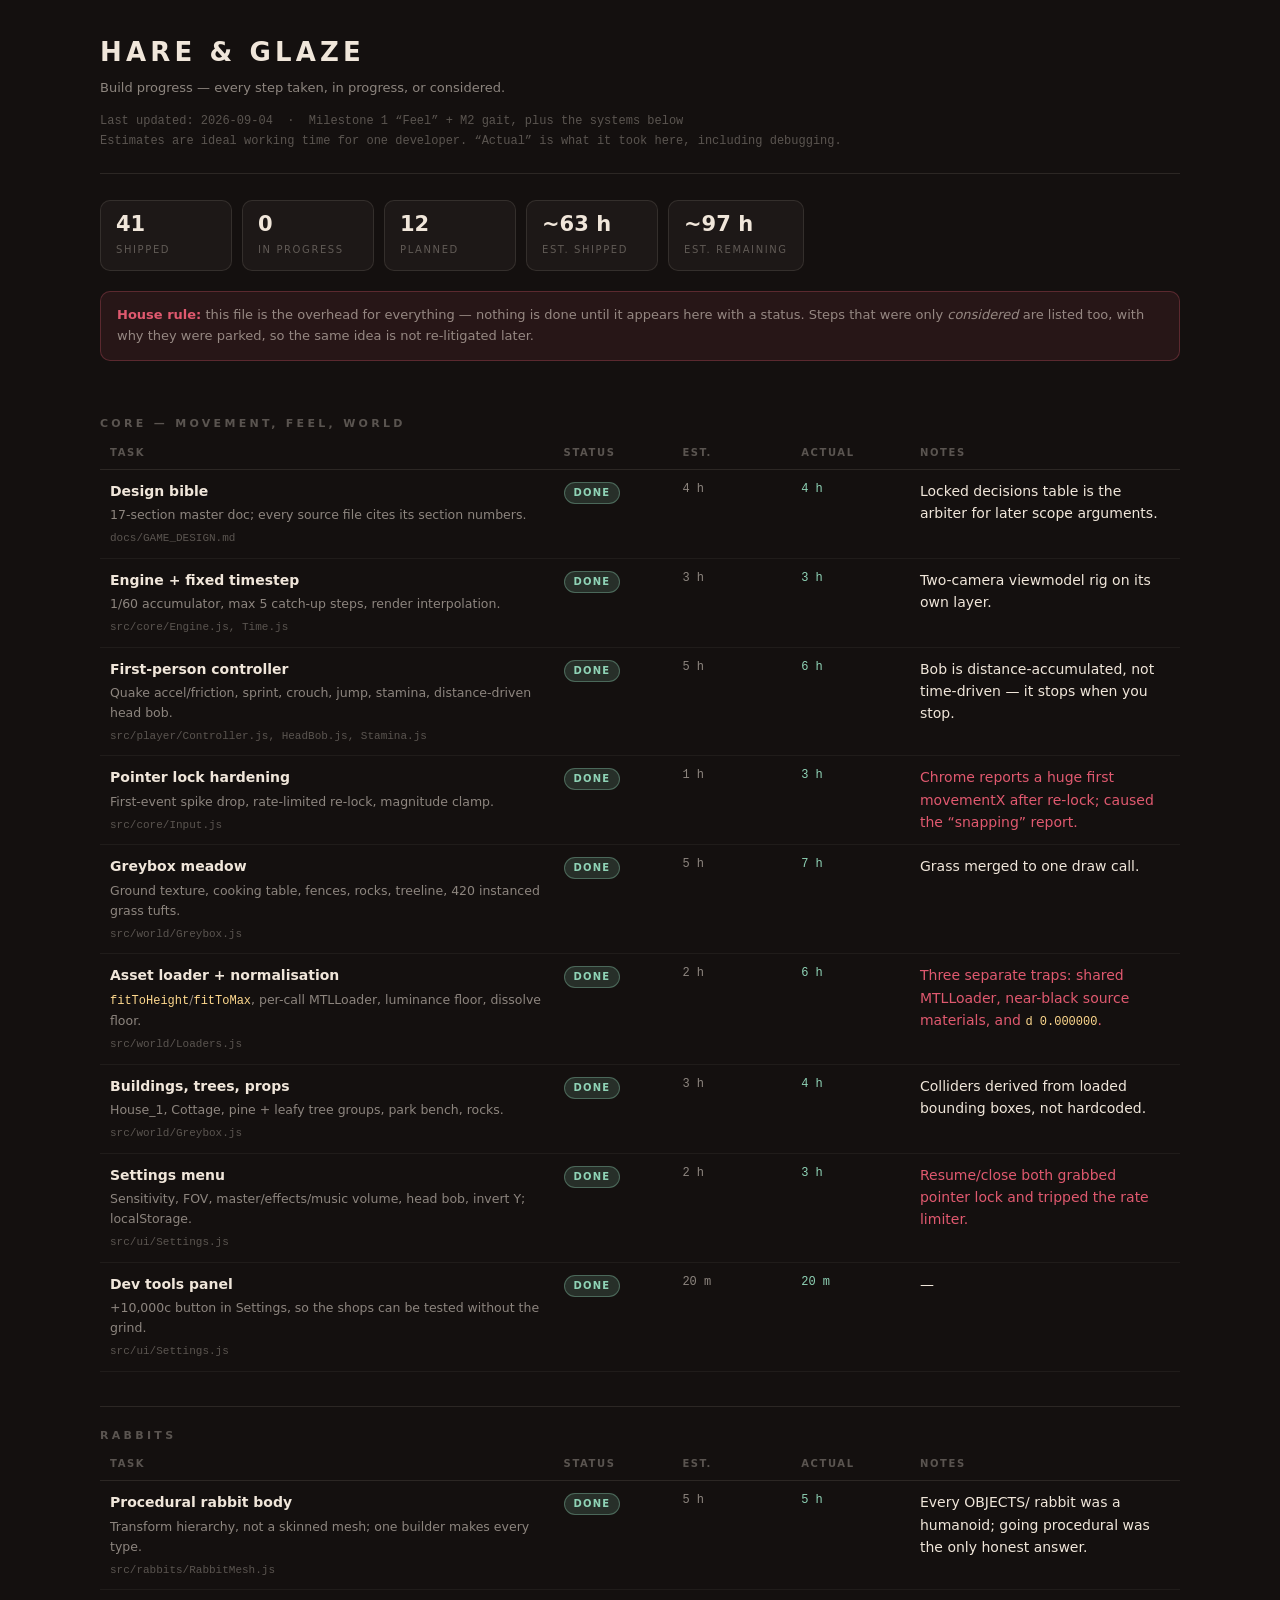
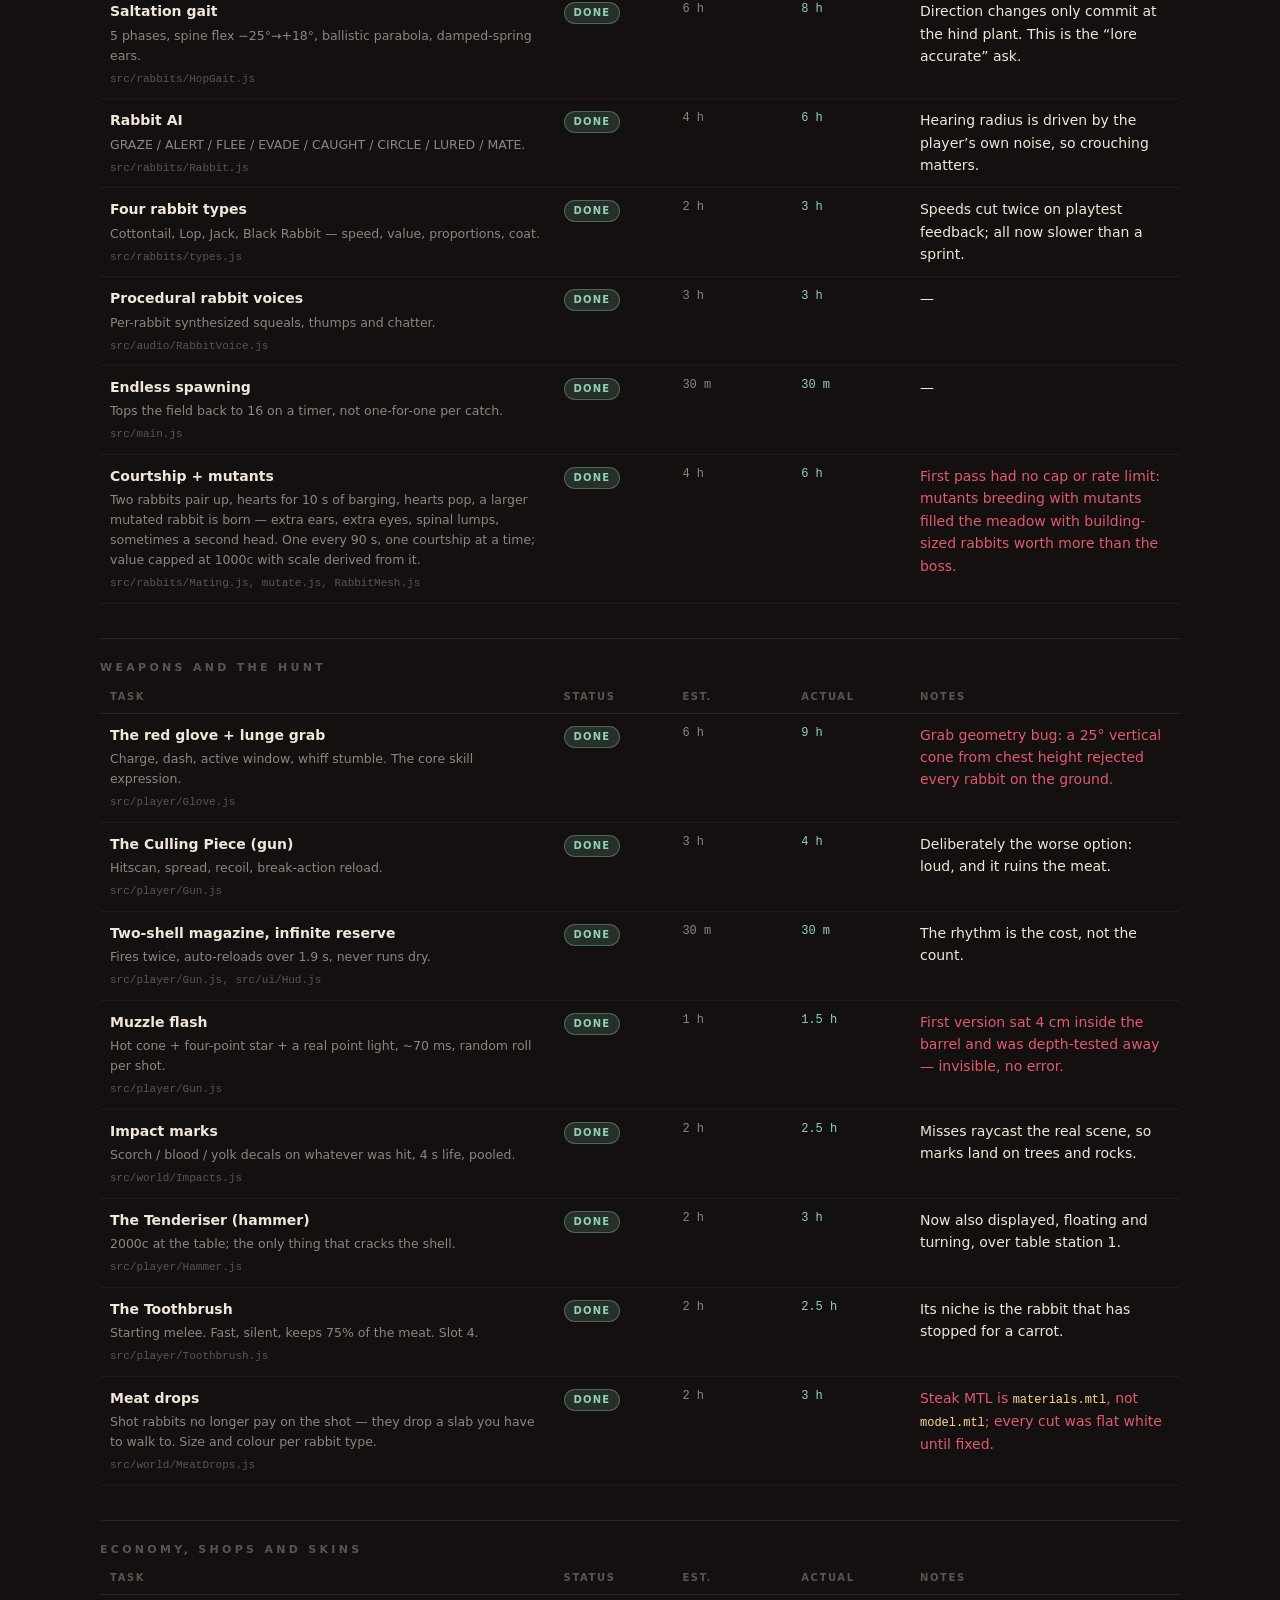
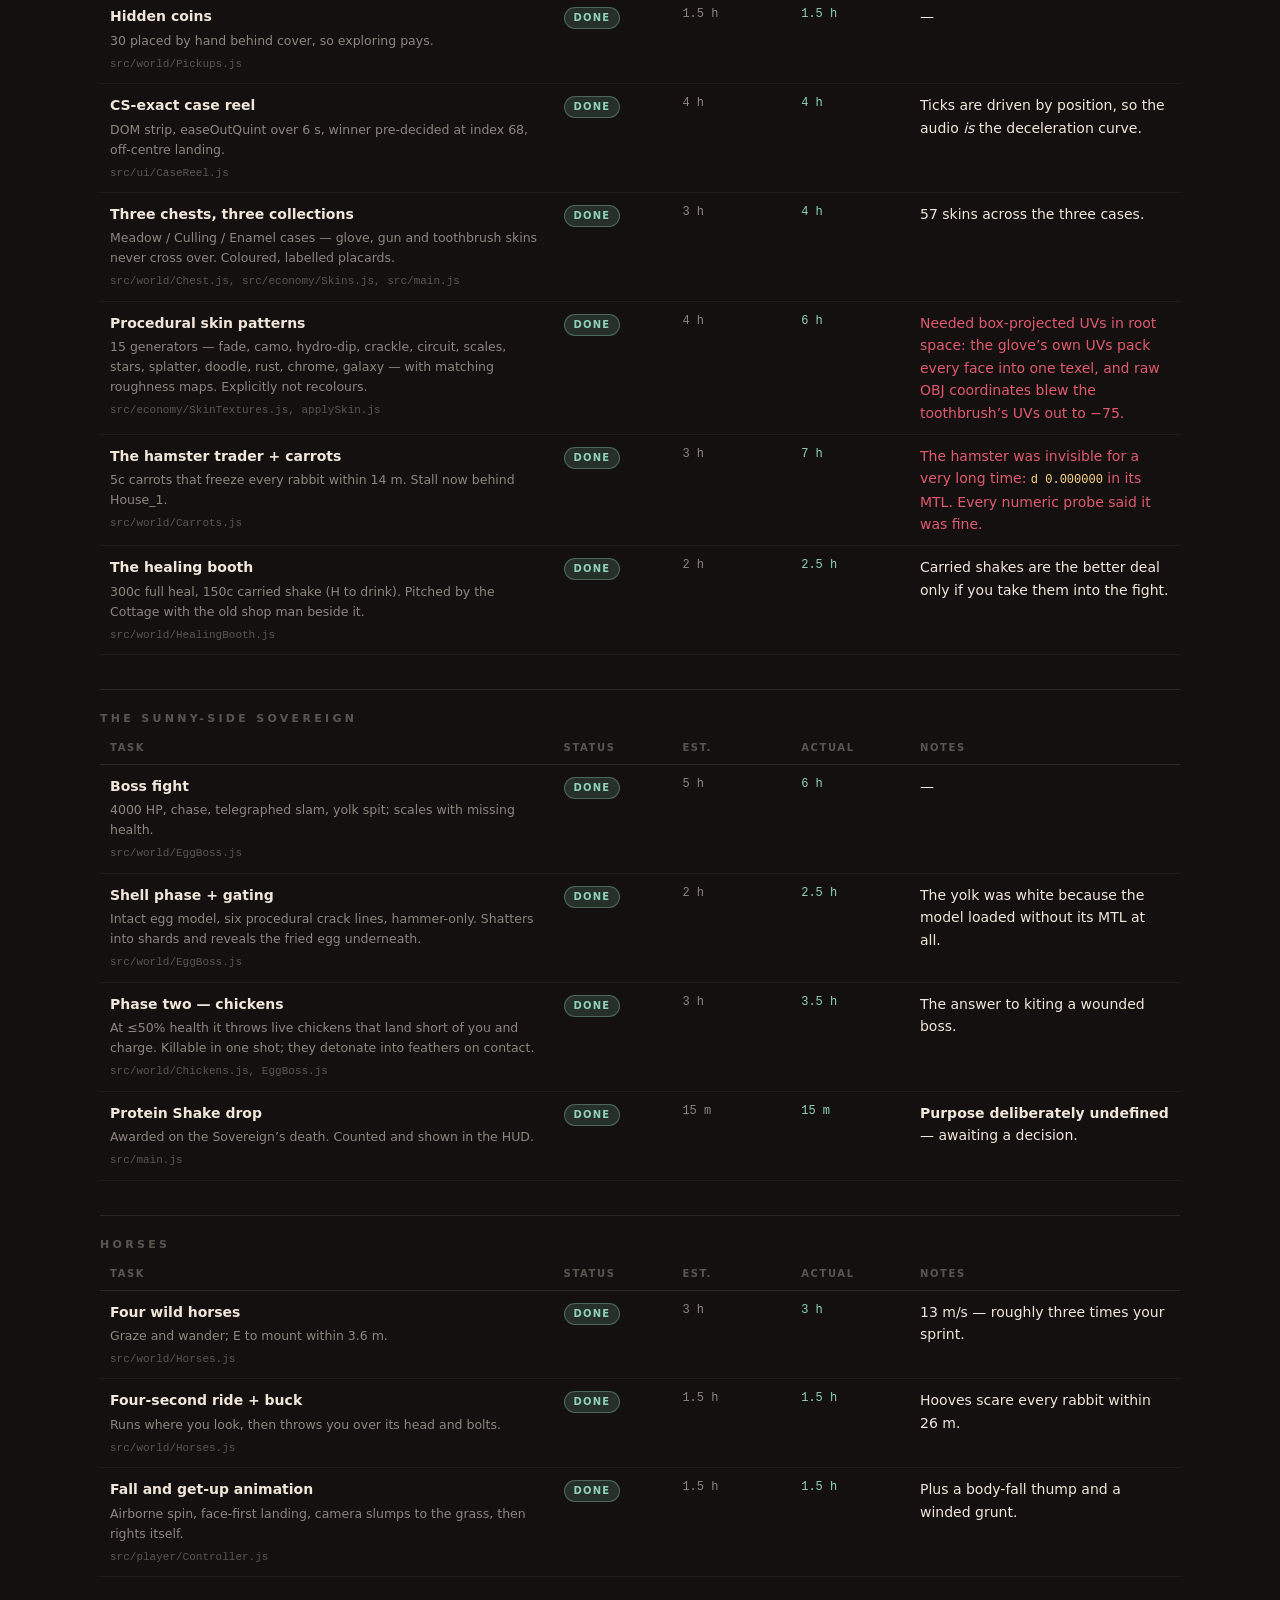
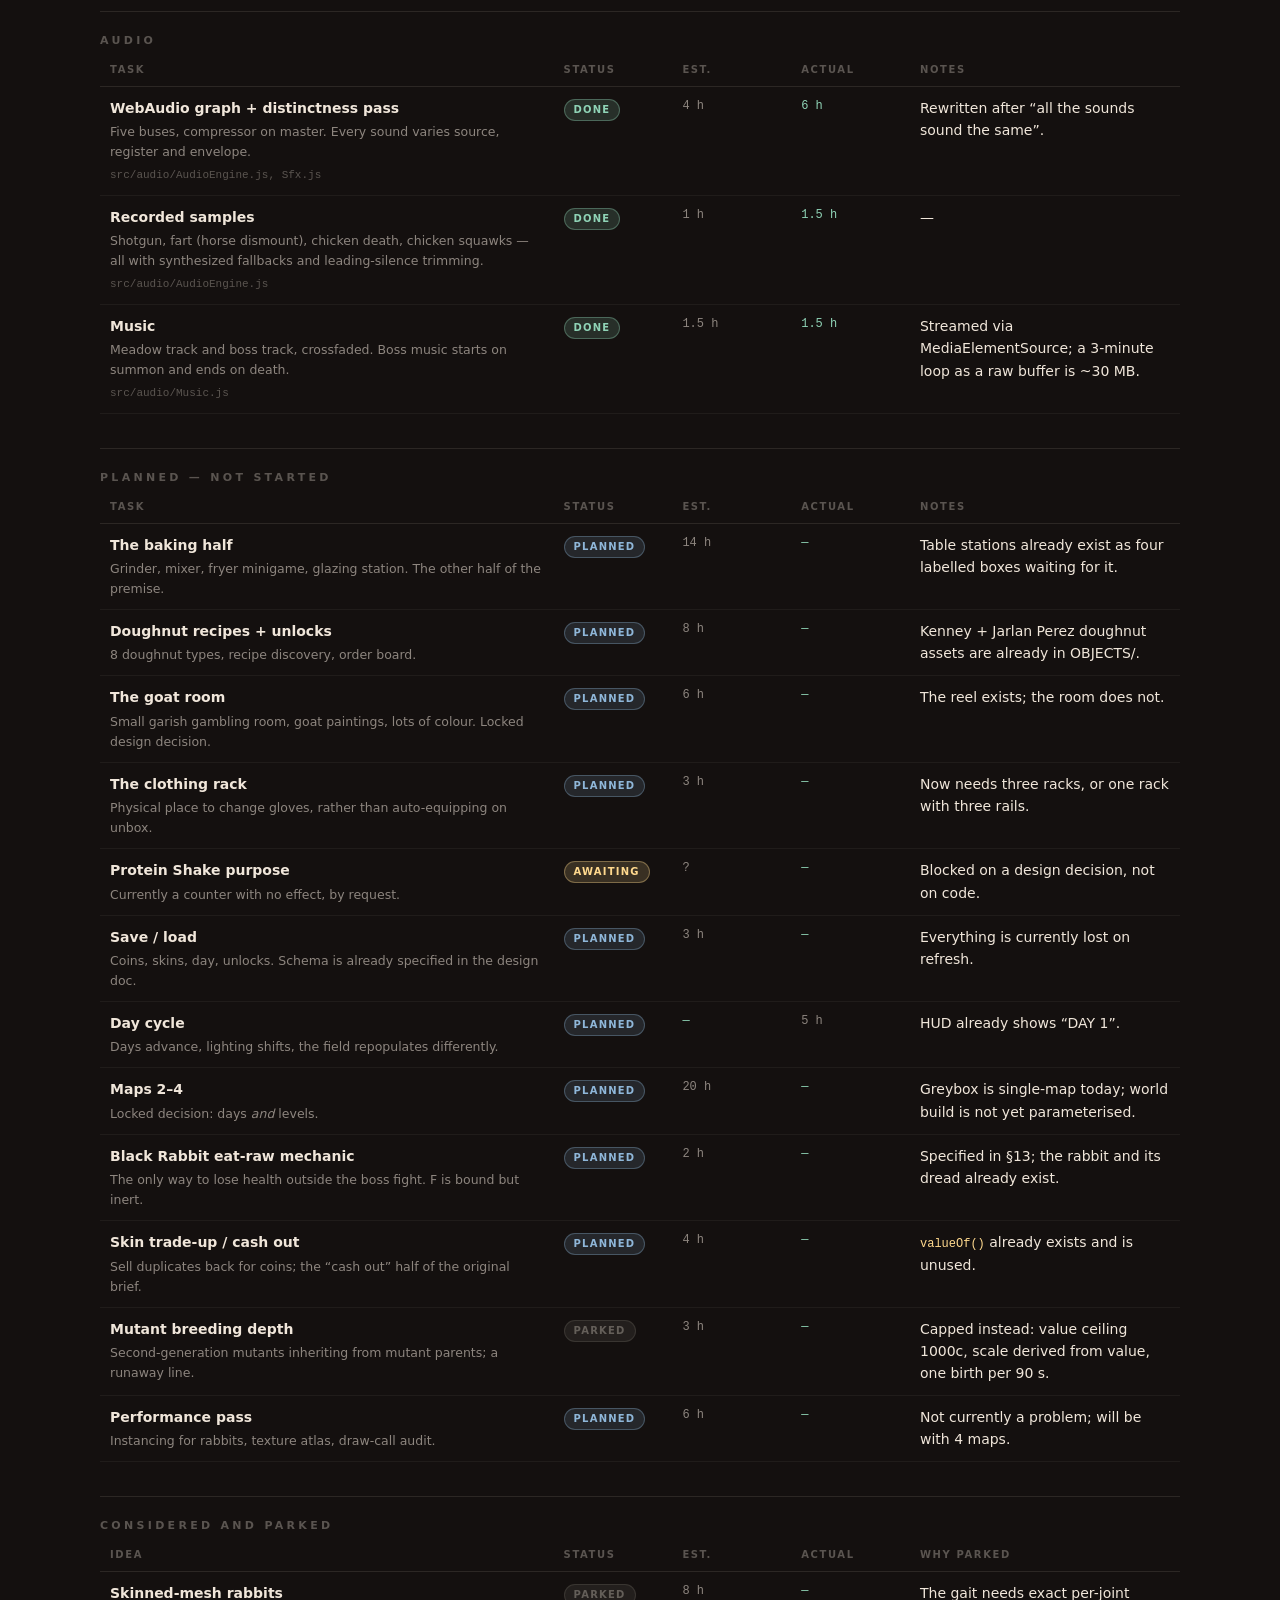
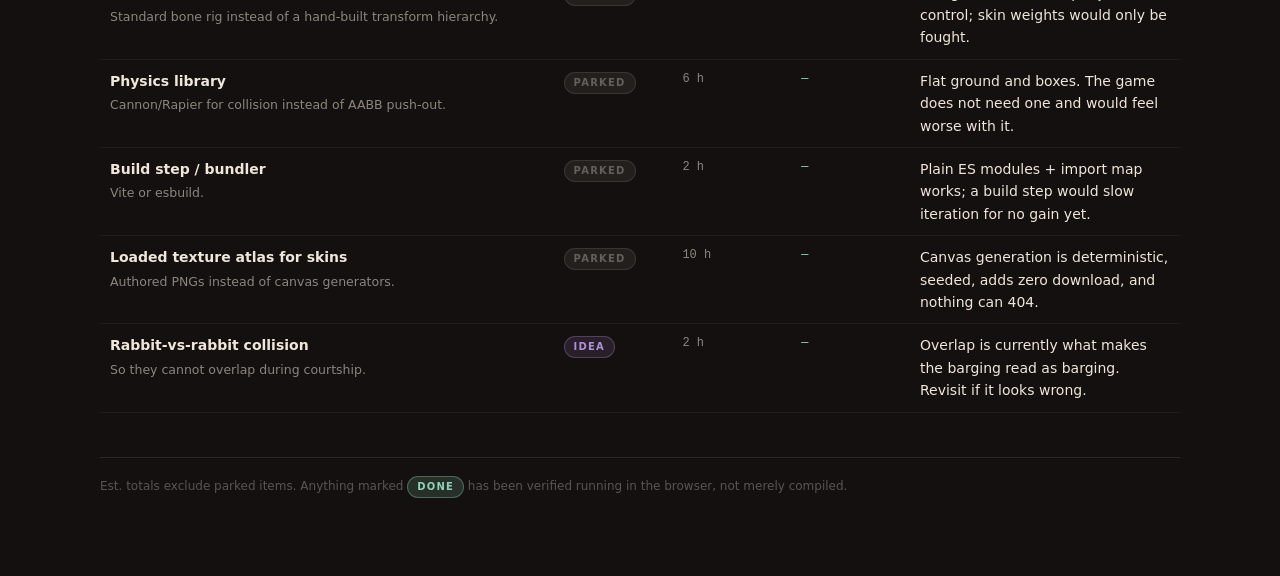
==== progress.html @ 3138b002 "mutation breeding + falling animation from horse" ====
<!doctype html>
<html lang="en">
<head>
<meta charset="utf-8">
<meta name="viewport" content="width=device-width,initial-scale=1">
<title>Hare &amp; Glaze — Progress</title>
<style>
  :root{
    --bg:#14100f; --panel:#1d1817; --line:rgba(253,243,227,.10);
    --ink:#f0e6da; --dim:rgba(240,230,218,.55); --faint:rgba(240,230,218,.32);
    --pink:#e0596f; --butter:#ffd98e; --mint:#8fd3b6; --sky:#8fb7d9; --violet:#b08fd9;
  }
  *{box-sizing:border-box}
  body{
    margin:0; background:var(--bg); color:var(--ink);
    font:14px/1.6 ui-sans-serif,system-ui,-apple-system,"Segoe UI",sans-serif;
    padding:32px 20px 80px;
  }
  .wrap{max-width:1080px;margin:0 auto}

  header{border-bottom:1px solid var(--line);padding-bottom:22px;margin-bottom:26px}
  h1{font-size:26px;letter-spacing:.16em;margin:0 0 4px;font-weight:700}
  .sub{color:var(--dim);font-size:13px}
  .meta{margin-top:14px;font-size:12px;color:var(--faint);font-family:ui-monospace,Consolas,monospace}

  .totals{display:flex;flex-wrap:wrap;gap:10px;margin:22px 0 8px}
  .stat{
    background:var(--panel);border:1px solid var(--line);border-radius:10px;
    padding:11px 15px;min-width:132px;
  }
  .stat b{display:block;font-size:21px;line-height:1.2}
  .stat span{font-size:10px;letter-spacing:.16em;text-transform:uppercase;color:var(--faint)}

  h2{
    font-size:11px;letter-spacing:.30em;text-transform:uppercase;
    color:var(--faint);margin:34px 0 12px;font-weight:700;
    border-top:1px solid var(--line);padding-top:20px;
  }
  h2:first-of-type{border-top:none}

  table{width:100%;border-collapse:collapse}
  th{
    text-align:left;font-size:10px;letter-spacing:.16em;text-transform:uppercase;
    color:var(--faint);font-weight:600;padding:0 10px 8px;border-bottom:1px solid var(--line);
  }
  td{padding:10px;border-bottom:1px solid rgba(253,243,227,.05);vertical-align:top}
  tr:hover td{background:rgba(253,243,227,.025)}
  td.est,td.act{font-family:ui-monospace,Consolas,monospace;font-size:12px;white-space:nowrap;color:var(--dim)}
  td.act{color:var(--mint)}
  td.over .a{color:var(--pink)}
  .what{font-weight:600}
  .note{display:block;color:var(--dim);font-size:12.5px;margin-top:3px;font-weight:400}
  .files{
    display:block;margin-top:5px;font-family:ui-monospace,Consolas,monospace;
    font-size:11px;color:var(--faint);
  }

  .pill{
    display:inline-block;padding:2px 9px;border-radius:20px;font-size:10px;
    letter-spacing:.12em;text-transform:uppercase;font-weight:700;white-space:nowrap;
  }
  .done{background:rgba(143,211,182,.16);color:var(--mint);border:1px solid rgba(143,211,182,.35)}
  .wip {background:rgba(255,217,142,.16);color:var(--butter);border:1px solid rgba(255,217,142,.35)}
  .next{background:rgba(143,183,217,.14);color:var(--sky);border:1px solid rgba(143,183,217,.32)}
  .idea{background:rgba(176,143,217,.13);color:var(--violet);border:1px solid rgba(176,143,217,.30)}
  .cut {background:rgba(240,230,218,.07);color:var(--faint);border:1px solid var(--line)}

  .banner{
    background:rgba(224,89,111,.09);border:1px solid rgba(224,89,111,.28);
    border-radius:10px;padding:13px 16px;margin:20px 0 4px;font-size:13px;color:var(--dim);
  }
  .banner b{color:var(--pink)}
  footer{margin-top:44px;padding-top:18px;border-top:1px solid var(--line);
    font-size:12px;color:var(--faint)}
  code{font-family:ui-monospace,Consolas,monospace;font-size:12px;color:var(--butter)}
</style>
</head>
<body>
<div class="wrap">

<header>
  <h1>HARE &amp; GLAZE</h1>
  <div class="sub">Build progress — every step taken, in progress, or considered.</div>
  <div class="meta">
    Last updated: 2026-09-04 &nbsp;·&nbsp; Milestone 1 “Feel” + M2 gait, plus the systems below<br>
    Estimates are ideal working time for one developer. “Actual” is what it took here, including debugging.
  </div>
</header>

<div class="totals">
  <div class="stat"><b>41</b><span>Shipped</span></div>
  <div class="stat"><b>0</b><span>In progress</span></div>
  <div class="stat"><b>12</b><span>Planned</span></div>
  <div class="stat"><b>~63 h</b><span>Est. shipped</span></div>
  <div class="stat"><b>~97 h</b><span>Est. remaining</span></div>
</div>

<div class="banner">
  <b>House rule:</b> this file is the overhead for everything — nothing is done until it appears here
  with a status. Steps that were only <em>considered</em> are listed too, with why they were parked,
  so the same idea is not re-litigated later.
</div>

<!-- ══════════════════════════════════════════════════════════════════ -->
<h2>Core — movement, feel, world</h2>
<table>
<thead><tr><th style="width:42%">Task</th><th style="width:11%">Status</th><th style="width:11%">Est.</th><th style="width:11%">Actual</th><th>Notes</th></tr></thead>
<tbody>
<tr>
  <td><span class="what">Design bible</span>
    <span class="note">17-section master doc; every source file cites its section numbers.</span>
    <span class="files">docs/GAME_DESIGN.md</span></td>
  <td><span class="pill done">Done</span></td><td class="est">4 h</td><td class="act">4 h</td>
  <td>Locked decisions table is the arbiter for later scope arguments.</td>
</tr>
<tr>
  <td><span class="what">Engine + fixed timestep</span>
    <span class="note">1/60 accumulator, max 5 catch-up steps, render interpolation.</span>
    <span class="files">src/core/Engine.js, Time.js</span></td>
  <td><span class="pill done">Done</span></td><td class="est">3 h</td><td class="act">3 h</td>
  <td>Two-camera viewmodel rig on its own layer.</td>
</tr>
<tr>
  <td><span class="what">First-person controller</span>
    <span class="note">Quake accel/friction, sprint, crouch, jump, stamina, distance-driven head bob.</span>
    <span class="files">src/player/Controller.js, HeadBob.js, Stamina.js</span></td>
  <td><span class="pill done">Done</span></td><td class="est">5 h</td><td class="act">6 h</td>
  <td>Bob is distance-accumulated, not time-driven — it stops when you stop.</td>
</tr>
<tr>
  <td><span class="what">Pointer lock hardening</span>
    <span class="note">First-event spike drop, rate-limited re-lock, magnitude clamp.</span>
    <span class="files">src/core/Input.js</span></td>
  <td><span class="pill done">Done</span></td><td class="est">1 h</td><td class="act">3 h</td>
  <td class="over"><span class="a">Chrome reports a huge first movementX after re-lock; caused the “snapping” report.</span></td>
</tr>
<tr>
  <td><span class="what">Greybox meadow</span>
    <span class="note">Ground texture, cooking table, fences, rocks, treeline, 420 instanced grass tufts.</span>
    <span class="files">src/world/Greybox.js</span></td>
  <td><span class="pill done">Done</span></td><td class="est">5 h</td><td class="act">7 h</td>
  <td>Grass merged to one draw call.</td>
</tr>
<tr>
  <td><span class="what">Asset loader + normalisation</span>
    <span class="note"><code>fitToHeight</code>/<code>fitToMax</code>, per-call MTLLoader, luminance floor, dissolve floor.</span>
    <span class="files">src/world/Loaders.js</span></td>
  <td><span class="pill done">Done</span></td><td class="est">2 h</td><td class="act">6 h</td>
  <td class="over"><span class="a">Three separate traps: shared MTLLoader, near-black source materials, and <code>d 0.000000</code>.</span></td>
</tr>
<tr>
  <td><span class="what">Buildings, trees, props</span>
    <span class="note">House_1, Cottage, pine + leafy tree groups, park bench, rocks.</span>
    <span class="files">src/world/Greybox.js</span></td>
  <td><span class="pill done">Done</span></td><td class="est">3 h</td><td class="act">4 h</td>
  <td>Colliders derived from loaded bounding boxes, not hardcoded.</td>
</tr>
<tr>
  <td><span class="what">Settings menu</span>
    <span class="note">Sensitivity, FOV, master/effects/music volume, head bob, invert Y; localStorage.</span>
    <span class="files">src/ui/Settings.js</span></td>
  <td><span class="pill done">Done</span></td><td class="est">2 h</td><td class="act">3 h</td>
  <td class="over"><span class="a">Resume/close both grabbed pointer lock and tripped the rate limiter.</span></td>
</tr>
<tr>
  <td><span class="what">Dev tools panel</span>
    <span class="note">+10,000c button in Settings, so the shops can be tested without the grind.</span>
    <span class="files">src/ui/Settings.js</span></td>
  <td><span class="pill done">Done</span></td><td class="est">20 m</td><td class="act">20 m</td>
  <td>—</td>
</tr>
</tbody>
</table>

<!-- ══════════════════════════════════════════════════════════════════ -->
<h2>Rabbits</h2>
<table>
<thead><tr><th style="width:42%">Task</th><th style="width:11%">Status</th><th style="width:11%">Est.</th><th style="width:11%">Actual</th><th>Notes</th></tr></thead>
<tbody>
<tr>
  <td><span class="what">Procedural rabbit body</span>
    <span class="note">Transform hierarchy, not a skinned mesh; one builder makes every type.</span>
    <span class="files">src/rabbits/RabbitMesh.js</span></td>
  <td><span class="pill done">Done</span></td><td class="est">5 h</td><td class="act">5 h</td>
  <td>Every OBJECTS/ rabbit was a humanoid; going procedural was the only honest answer.</td>
</tr>
<tr>
  <td><span class="what">Saltation gait</span>
    <span class="note">5 phases, spine flex −25°→+18°, ballistic parabola, damped-spring ears.</span>
    <span class="files">src/rabbits/HopGait.js</span></td>
  <td><span class="pill done">Done</span></td><td class="est">6 h</td><td class="act">8 h</td>
  <td>Direction changes only commit at the hind plant. This is the “lore accurate” ask.</td>
</tr>
<tr>
  <td><span class="what">Rabbit AI</span>
    <span class="note">GRAZE / ALERT / FLEE / EVADE / CAUGHT / CIRCLE / LURED / MATE.</span>
    <span class="files">src/rabbits/Rabbit.js</span></td>
  <td><span class="pill done">Done</span></td><td class="est">4 h</td><td class="act">6 h</td>
  <td>Hearing radius is driven by the player’s own noise, so crouching matters.</td>
</tr>
<tr>
  <td><span class="what">Four rabbit types</span>
    <span class="note">Cottontail, Lop, Jack, Black Rabbit — speed, value, proportions, coat.</span>
    <span class="files">src/rabbits/types.js</span></td>
  <td><span class="pill done">Done</span></td><td class="est">2 h</td><td class="act">3 h</td>
  <td>Speeds cut twice on playtest feedback; all now slower than a sprint.</td>
</tr>
<tr>
  <td><span class="what">Procedural rabbit voices</span>
    <span class="note">Per-rabbit synthesized squeals, thumps and chatter.</span>
    <span class="files">src/audio/RabbitVoice.js</span></td>
  <td><span class="pill done">Done</span></td><td class="est">3 h</td><td class="act">3 h</td>
  <td>—</td>
</tr>
<tr>
  <td><span class="what">Endless spawning</span>
    <span class="note">Tops the field back to 16 on a timer, not one-for-one per catch.</span>
    <span class="files">src/main.js</span></td>
  <td><span class="pill done">Done</span></td><td class="est">30 m</td><td class="act">30 m</td>
  <td>—</td>
</tr>
<tr>
  <td><span class="what">Courtship + mutants</span>
    <span class="note">Two rabbits pair up, hearts for 10 s of barging, hearts pop, a larger
      mutated rabbit is born — extra ears, extra eyes, spinal lumps, sometimes a second head.
      One every 90 s, one courtship at a time; value capped at 1000c with scale derived from it.</span>
    <span class="files">src/rabbits/Mating.js, mutate.js, RabbitMesh.js</span></td>
  <td><span class="pill done">Done</span></td><td class="est">4 h</td><td class="act">6 h</td>
  <td class="over"><span class="a">First pass had no cap or rate limit: mutants breeding with mutants filled the
    meadow with building-sized rabbits worth more than the boss.</span></td>
</tr>
</tbody>
</table>

<!-- ══════════════════════════════════════════════════════════════════ -->
<h2>Weapons and the hunt</h2>
<table>
<thead><tr><th style="width:42%">Task</th><th style="width:11%">Status</th><th style="width:11%">Est.</th><th style="width:11%">Actual</th><th>Notes</th></tr></thead>
<tbody>
<tr>
  <td><span class="what">The red glove + lunge grab</span>
    <span class="note">Charge, dash, active window, whiff stumble. The core skill expression.</span>
    <span class="files">src/player/Glove.js</span></td>
  <td><span class="pill done">Done</span></td><td class="est">6 h</td><td class="act">9 h</td>
  <td class="over"><span class="a">Grab geometry bug: a 25° vertical cone from chest height rejected every rabbit on the ground.</span></td>
</tr>
<tr>
  <td><span class="what">The Culling Piece (gun)</span>
    <span class="note">Hitscan, spread, recoil, break-action reload.</span>
    <span class="files">src/player/Gun.js</span></td>
  <td><span class="pill done">Done</span></td><td class="est">3 h</td><td class="act">4 h</td>
  <td>Deliberately the worse option: loud, and it ruins the meat.</td>
</tr>
<tr>
  <td><span class="what">Two-shell magazine, infinite reserve</span>
    <span class="note">Fires twice, auto-reloads over 1.9 s, never runs dry.</span>
    <span class="files">src/player/Gun.js, src/ui/Hud.js</span></td>
  <td><span class="pill done">Done</span></td><td class="est">30 m</td><td class="act">30 m</td>
  <td>The rhythm is the cost, not the count.</td>
</tr>
<tr>
  <td><span class="what">Muzzle flash</span>
    <span class="note">Hot cone + four-point star + a real point light, ~70 ms, random roll per shot.</span>
    <span class="files">src/player/Gun.js</span></td>
  <td><span class="pill done">Done</span></td><td class="est">1 h</td><td class="act">1.5 h</td>
  <td class="over"><span class="a">First version sat 4 cm inside the barrel and was depth-tested away — invisible, no error.</span></td>
</tr>
<tr>
  <td><span class="what">Impact marks</span>
    <span class="note">Scorch / blood / yolk decals on whatever was hit, 4 s life, pooled.</span>
    <span class="files">src/world/Impacts.js</span></td>
  <td><span class="pill done">Done</span></td><td class="est">2 h</td><td class="act">2.5 h</td>
  <td>Misses raycast the real scene, so marks land on trees and rocks.</td>
</tr>
<tr>
  <td><span class="what">The Tenderiser (hammer)</span>
    <span class="note">2000c at the table; the only thing that cracks the shell.</span>
    <span class="files">src/player/Hammer.js</span></td>
  <td><span class="pill done">Done</span></td><td class="est">2 h</td><td class="act">3 h</td>
  <td>Now also displayed, floating and turning, over table station 1.</td>
</tr>
<tr>
  <td><span class="what">The Toothbrush</span>
    <span class="note">Starting melee. Fast, silent, keeps 75% of the meat. Slot 4.</span>
    <span class="files">src/player/Toothbrush.js</span></td>
  <td><span class="pill done">Done</span></td><td class="est">2 h</td><td class="act">2.5 h</td>
  <td>Its niche is the rabbit that has stopped for a carrot.</td>
</tr>
<tr>
  <td><span class="what">Meat drops</span>
    <span class="note">Shot rabbits no longer pay on the shot — they drop a slab you have to walk to.
      Size and colour per rabbit type.</span>
    <span class="files">src/world/MeatDrops.js</span></td>
  <td><span class="pill done">Done</span></td><td class="est">2 h</td><td class="act">3 h</td>
  <td class="over"><span class="a">Steak MTL is <code>materials.mtl</code>, not <code>model.mtl</code>; every cut was flat white until fixed.</span></td>
</tr>
</tbody>
</table>

<!-- ══════════════════════════════════════════════════════════════════ -->
<h2>Economy, shops and skins</h2>
<table>
<thead><tr><th style="width:42%">Task</th><th style="width:11%">Status</th><th style="width:11%">Est.</th><th style="width:11%">Actual</th><th>Notes</th></tr></thead>
<tbody>
<tr>
  <td><span class="what">Hidden coins</span>
    <span class="note">30 placed by hand behind cover, so exploring pays.</span>
    <span class="files">src/world/Pickups.js</span></td>
  <td><span class="pill done">Done</span></td><td class="est">1.5 h</td><td class="act">1.5 h</td>
  <td>—</td>
</tr>
<tr>
  <td><span class="what">CS-exact case reel</span>
    <span class="note">DOM strip, easeOutQuint over 6 s, winner pre-decided at index 68, off-centre landing.</span>
    <span class="files">src/ui/CaseReel.js</span></td>
  <td><span class="pill done">Done</span></td><td class="est">4 h</td><td class="act">4 h</td>
  <td>Ticks are driven by position, so the audio <em>is</em> the deceleration curve.</td>
</tr>
<tr>
  <td><span class="what">Three chests, three collections</span>
    <span class="note">Meadow / Culling / Enamel cases — glove, gun and toothbrush skins never cross over.
      Coloured, labelled placards.</span>
    <span class="files">src/world/Chest.js, src/economy/Skins.js, src/main.js</span></td>
  <td><span class="pill done">Done</span></td><td class="est">3 h</td><td class="act">4 h</td>
  <td>57 skins across the three cases.</td>
</tr>
<tr>
  <td><span class="what">Procedural skin patterns</span>
    <span class="note">15 generators — fade, camo, hydro-dip, crackle, circuit, scales, stars, splatter,
      doodle, rust, chrome, galaxy — with matching roughness maps. Explicitly not recolours.</span>
    <span class="files">src/economy/SkinTextures.js, applySkin.js</span></td>
  <td><span class="pill done">Done</span></td><td class="est">4 h</td><td class="act">6 h</td>
  <td class="over"><span class="a">Needed box-projected UVs in root space: the glove’s own UVs pack every face into one texel,
    and raw OBJ coordinates blew the toothbrush’s UVs out to −75.</span></td>
</tr>
<tr>
  <td><span class="what">The hamster trader + carrots</span>
    <span class="note">5c carrots that freeze every rabbit within 14 m. Stall now behind House_1.</span>
    <span class="files">src/world/Carrots.js</span></td>
  <td><span class="pill done">Done</span></td><td class="est">3 h</td><td class="act">7 h</td>
  <td class="over"><span class="a">The hamster was invisible for a very long time: <code>d 0.000000</code> in its MTL. Every numeric probe said it was fine.</span></td>
</tr>
<tr>
  <td><span class="what">The healing booth</span>
    <span class="note">300c full heal, 150c carried shake (H to drink). Pitched by the Cottage
      with the old shop man beside it.</span>
    <span class="files">src/world/HealingBooth.js</span></td>
  <td><span class="pill done">Done</span></td><td class="est">2 h</td><td class="act">2.5 h</td>
  <td>Carried shakes are the better deal only if you take them into the fight.</td>
</tr>
</tbody>
</table>

<!-- ══════════════════════════════════════════════════════════════════ -->
<h2>The Sunny-Side Sovereign</h2>
<table>
<thead><tr><th style="width:42%">Task</th><th style="width:11%">Status</th><th style="width:11%">Est.</th><th style="width:11%">Actual</th><th>Notes</th></tr></thead>
<tbody>
<tr>
  <td><span class="what">Boss fight</span>
    <span class="note">4000 HP, chase, telegraphed slam, yolk spit; scales with missing health.</span>
    <span class="files">src/world/EggBoss.js</span></td>
  <td><span class="pill done">Done</span></td><td class="est">5 h</td><td class="act">6 h</td>
  <td>—</td>
</tr>
<tr>
  <td><span class="what">Shell phase + gating</span>
    <span class="note">Intact egg model, six procedural crack lines, hammer-only. Shatters into shards
      and reveals the fried egg underneath.</span>
    <span class="files">src/world/EggBoss.js</span></td>
  <td><span class="pill done">Done</span></td><td class="est">2 h</td><td class="act">2.5 h</td>
  <td>The yolk was white because the model loaded without its MTL at all.</td>
</tr>
<tr>
  <td><span class="what">Phase two — chickens</span>
    <span class="note">At ≤50% health it throws live chickens that land short of you and charge.
      Killable in one shot; they detonate into feathers on contact.</span>
    <span class="files">src/world/Chickens.js, EggBoss.js</span></td>
  <td><span class="pill done">Done</span></td><td class="est">3 h</td><td class="act">3.5 h</td>
  <td>The answer to kiting a wounded boss.</td>
</tr>
<tr>
  <td><span class="what">Protein Shake drop</span>
    <span class="note">Awarded on the Sovereign’s death. Counted and shown in the HUD.</span>
    <span class="files">src/main.js</span></td>
  <td><span class="pill done">Done</span></td><td class="est">15 m</td><td class="act">15 m</td>
  <td><b>Purpose deliberately undefined</b> — awaiting a decision.</td>
</tr>
</tbody>
</table>

<!-- ══════════════════════════════════════════════════════════════════ -->
<h2>Horses</h2>
<table>
<thead><tr><th style="width:42%">Task</th><th style="width:11%">Status</th><th style="width:11%">Est.</th><th style="width:11%">Actual</th><th>Notes</th></tr></thead>
<tbody>
<tr>
  <td><span class="what">Four wild horses</span>
    <span class="note">Graze and wander; E to mount within 3.6 m.</span>
    <span class="files">src/world/Horses.js</span></td>
  <td><span class="pill done">Done</span></td><td class="est">3 h</td><td class="act">3 h</td>
  <td>13 m/s — roughly three times your sprint.</td>
</tr>
<tr>
  <td><span class="what">Four-second ride + buck</span>
    <span class="note">Runs where you look, then throws you over its head and bolts.</span>
    <span class="files">src/world/Horses.js</span></td>
  <td><span class="pill done">Done</span></td><td class="est">1.5 h</td><td class="act">1.5 h</td>
  <td>Hooves scare every rabbit within 26 m.</td>
</tr>
<tr>
  <td><span class="what">Fall and get-up animation</span>
    <span class="note">Airborne spin, face-first landing, camera slumps to the grass, then rights itself.</span>
    <span class="files">src/player/Controller.js</span></td>
  <td><span class="pill done">Done</span></td><td class="est">1.5 h</td><td class="act">1.5 h</td>
  <td>Plus a body-fall thump and a winded grunt.</td>
</tr>
</tbody>
</table>

<!-- ══════════════════════════════════════════════════════════════════ -->
<h2>Audio</h2>
<table>
<thead><tr><th style="width:42%">Task</th><th style="width:11%">Status</th><th style="width:11%">Est.</th><th style="width:11%">Actual</th><th>Notes</th></tr></thead>
<tbody>
<tr>
  <td><span class="what">WebAudio graph + distinctness pass</span>
    <span class="note">Five buses, compressor on master. Every sound varies source, register and envelope.</span>
    <span class="files">src/audio/AudioEngine.js, Sfx.js</span></td>
  <td><span class="pill done">Done</span></td><td class="est">4 h</td><td class="act">6 h</td>
  <td>Rewritten after “all the sounds sound the same”.</td>
</tr>
<tr>
  <td><span class="what">Recorded samples</span>
    <span class="note">Shotgun, fart (horse dismount), chicken death, chicken squawks — all with
      synthesized fallbacks and leading-silence trimming.</span>
    <span class="files">src/audio/AudioEngine.js</span></td>
  <td><span class="pill done">Done</span></td><td class="est">1 h</td><td class="act">1.5 h</td>
  <td>—</td>
</tr>
<tr>
  <td><span class="what">Music</span>
    <span class="note">Meadow track and boss track, crossfaded. Boss music starts on summon and ends on death.</span>
    <span class="files">src/audio/Music.js</span></td>
  <td><span class="pill done">Done</span></td><td class="est">1.5 h</td><td class="act">1.5 h</td>
  <td>Streamed via MediaElementSource; a 3-minute loop as a raw buffer is ~30 MB.</td>
</tr>
</tbody>
</table>

<!-- ══════════════════════════════════════════════════════════════════ -->
<h2>Planned — not started</h2>
<table>
<thead><tr><th style="width:42%">Task</th><th style="width:11%">Status</th><th style="width:11%">Est.</th><th style="width:11%">Actual</th><th>Notes</th></tr></thead>
<tbody>
<tr>
  <td><span class="what">The baking half</span>
    <span class="note">Grinder, mixer, fryer minigame, glazing station. The other half of the premise.</span></td>
  <td><span class="pill next">Planned</span></td><td class="est">14 h</td><td class="act">—</td>
  <td>Table stations already exist as four labelled boxes waiting for it.</td>
</tr>
<tr>
  <td><span class="what">Doughnut recipes + unlocks</span>
    <span class="note">8 doughnut types, recipe discovery, order board.</span></td>
  <td><span class="pill next">Planned</span></td><td class="est">8 h</td><td class="act">—</td>
  <td>Kenney + Jarlan Perez doughnut assets are already in OBJECTS/.</td>
</tr>
<tr>
  <td><span class="what">The goat room</span>
    <span class="note">Small garish gambling room, goat paintings, lots of colour. Locked design decision.</span></td>
  <td><span class="pill next">Planned</span></td><td class="est">6 h</td><td class="act">—</td>
  <td>The reel exists; the room does not.</td>
</tr>
<tr>
  <td><span class="what">The clothing rack</span>
    <span class="note">Physical place to change gloves, rather than auto-equipping on unbox.</span></td>
  <td><span class="pill next">Planned</span></td><td class="est">3 h</td><td class="act">—</td>
  <td>Now needs three racks, or one rack with three rails.</td>
</tr>
<tr>
  <td><span class="what">Protein Shake purpose</span>
    <span class="note">Currently a counter with no effect, by request.</span></td>
  <td><span class="pill wip">Awaiting</span></td><td class="est">?</td><td class="act">—</td>
  <td>Blocked on a design decision, not on code.</td>
</tr>
<tr>
  <td><span class="what">Save / load</span>
    <span class="note">Coins, skins, day, unlocks. Schema is already specified in the design doc.</span></td>
  <td><span class="pill next">Planned</span></td><td class="est">3 h</td><td class="act">—</td>
  <td>Everything is currently lost on refresh.</td>
</tr>
<tr>
  <td><span class="what">Day cycle</span>
    <span class="note">Days advance, lighting shifts, the field repopulates differently.</span></td>
  <td><span class="pill next">Planned</span></td><td class="act">—</td><td class="est">5 h</td>
  <td>HUD already shows “DAY 1”.</td>
</tr>
<tr>
  <td><span class="what">Maps 2–4</span>
    <span class="note">Locked decision: days <em>and</em> levels.</span></td>
  <td><span class="pill next">Planned</span></td><td class="est">20 h</td><td class="act">—</td>
  <td>Greybox is single-map today; world build is not yet parameterised.</td>
</tr>
<tr>
  <td><span class="what">Black Rabbit eat-raw mechanic</span>
    <span class="note">The only way to lose health outside the boss fight. F is bound but inert.</span></td>
  <td><span class="pill next">Planned</span></td><td class="est">2 h</td><td class="act">—</td>
  <td>Specified in §13; the rabbit and its dread already exist.</td>
</tr>
<tr>
  <td><span class="what">Skin trade-up / cash out</span>
    <span class="note">Sell duplicates back for coins; the “cash out” half of the original brief.</span></td>
  <td><span class="pill next">Planned</span></td><td class="est">4 h</td><td class="act">—</td>
  <td><code>valueOf()</code> already exists and is unused.</td>
</tr>
<tr>
  <td><span class="what">Mutant breeding depth</span>
    <span class="note">Second-generation mutants inheriting from mutant parents; a runaway line.</span></td>
  <td><span class="pill cut">Parked</span></td><td class="est">3 h</td><td class="act">—</td>
  <td>Capped instead: value ceiling 1000c, scale derived from value, one birth per 90 s.</td>
</tr>
<tr>
  <td><span class="what">Performance pass</span>
    <span class="note">Instancing for rabbits, texture atlas, draw-call audit.</span></td>
  <td><span class="pill next">Planned</span></td><td class="est">6 h</td><td class="act">—</td>
  <td>Not currently a problem; will be with 4 maps.</td>
</tr>
</tbody>
</table>

<!-- ══════════════════════════════════════════════════════════════════ -->
<h2>Considered and parked</h2>
<table>
<thead><tr><th style="width:42%">Idea</th><th style="width:11%">Status</th><th style="width:11%">Est.</th><th style="width:11%">Actual</th><th>Why parked</th></tr></thead>
<tbody>
<tr>
  <td><span class="what">Skinned-mesh rabbits</span>
    <span class="note">Standard bone rig instead of a hand-built transform hierarchy.</span></td>
  <td><span class="pill cut">Parked</span></td><td class="est">8 h</td><td class="act">—</td>
  <td>The gait needs exact per-joint control; skin weights would only be fought.</td>
</tr>
<tr>
  <td><span class="what">Physics library</span>
    <span class="note">Cannon/Rapier for collision instead of AABB push-out.</span></td>
  <td><span class="pill cut">Parked</span></td><td class="est">6 h</td><td class="act">—</td>
  <td>Flat ground and boxes. The game does not need one and would feel worse with it.</td>
</tr>
<tr>
  <td><span class="what">Build step / bundler</span>
    <span class="note">Vite or esbuild.</span></td>
  <td><span class="pill cut">Parked</span></td><td class="est">2 h</td><td class="act">—</td>
  <td>Plain ES modules + import map works; a build step would slow iteration for no gain yet.</td>
</tr>
<tr>
  <td><span class="what">Loaded texture atlas for skins</span>
    <span class="note">Authored PNGs instead of canvas generators.</span></td>
  <td><span class="pill cut">Parked</span></td><td class="est">10 h</td><td class="act">—</td>
  <td>Canvas generation is deterministic, seeded, adds zero download, and nothing can 404.</td>
</tr>
<tr>
  <td><span class="what">Rabbit-vs-rabbit collision</span>
    <span class="note">So they cannot overlap during courtship.</span></td>
  <td><span class="pill idea">Idea</span></td><td class="est">2 h</td><td class="act">—</td>
  <td>Overlap is currently what makes the barging read as barging. Revisit if it looks wrong.</td>
</tr>
</tbody>
</table>

<footer>
  Est. totals exclude parked items. Anything marked <span class="pill done">Done</span> has been
  verified running in the browser, not merely compiled.
</footer>

</div>
</body>
</html>
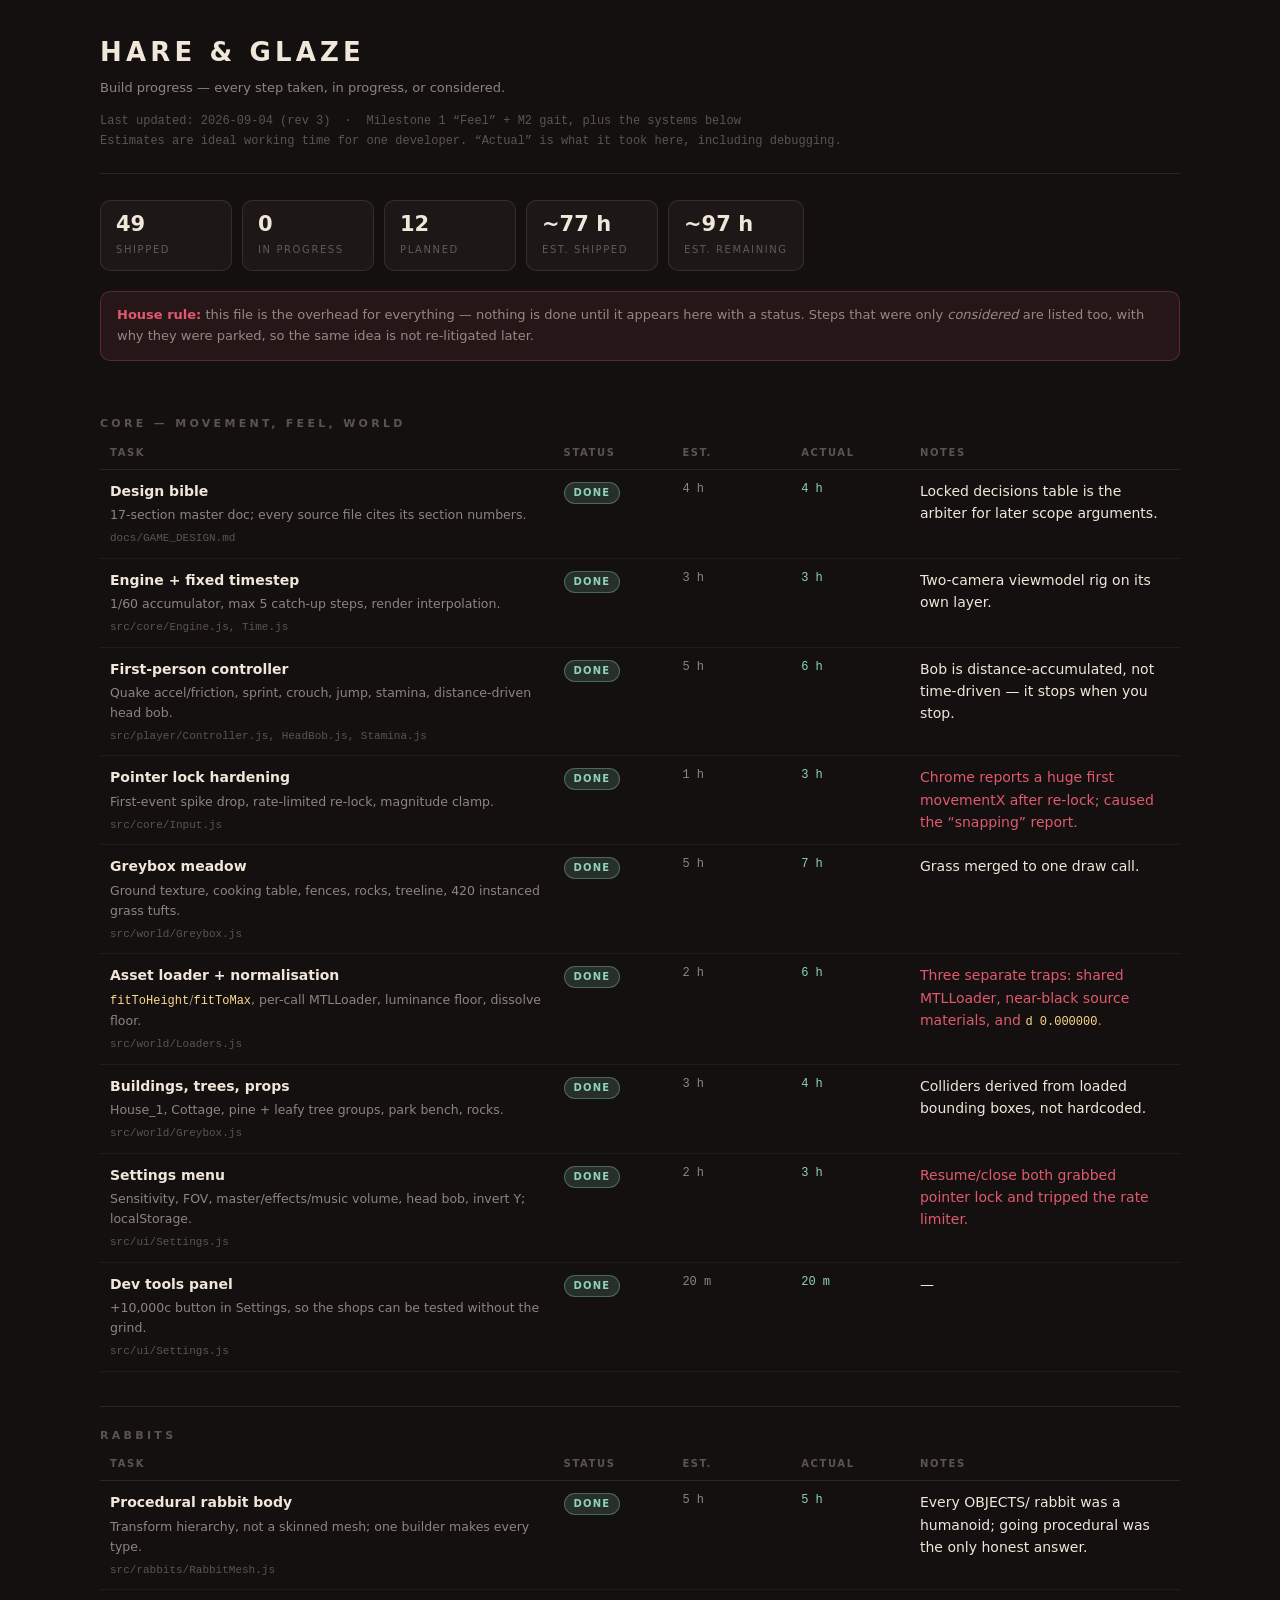
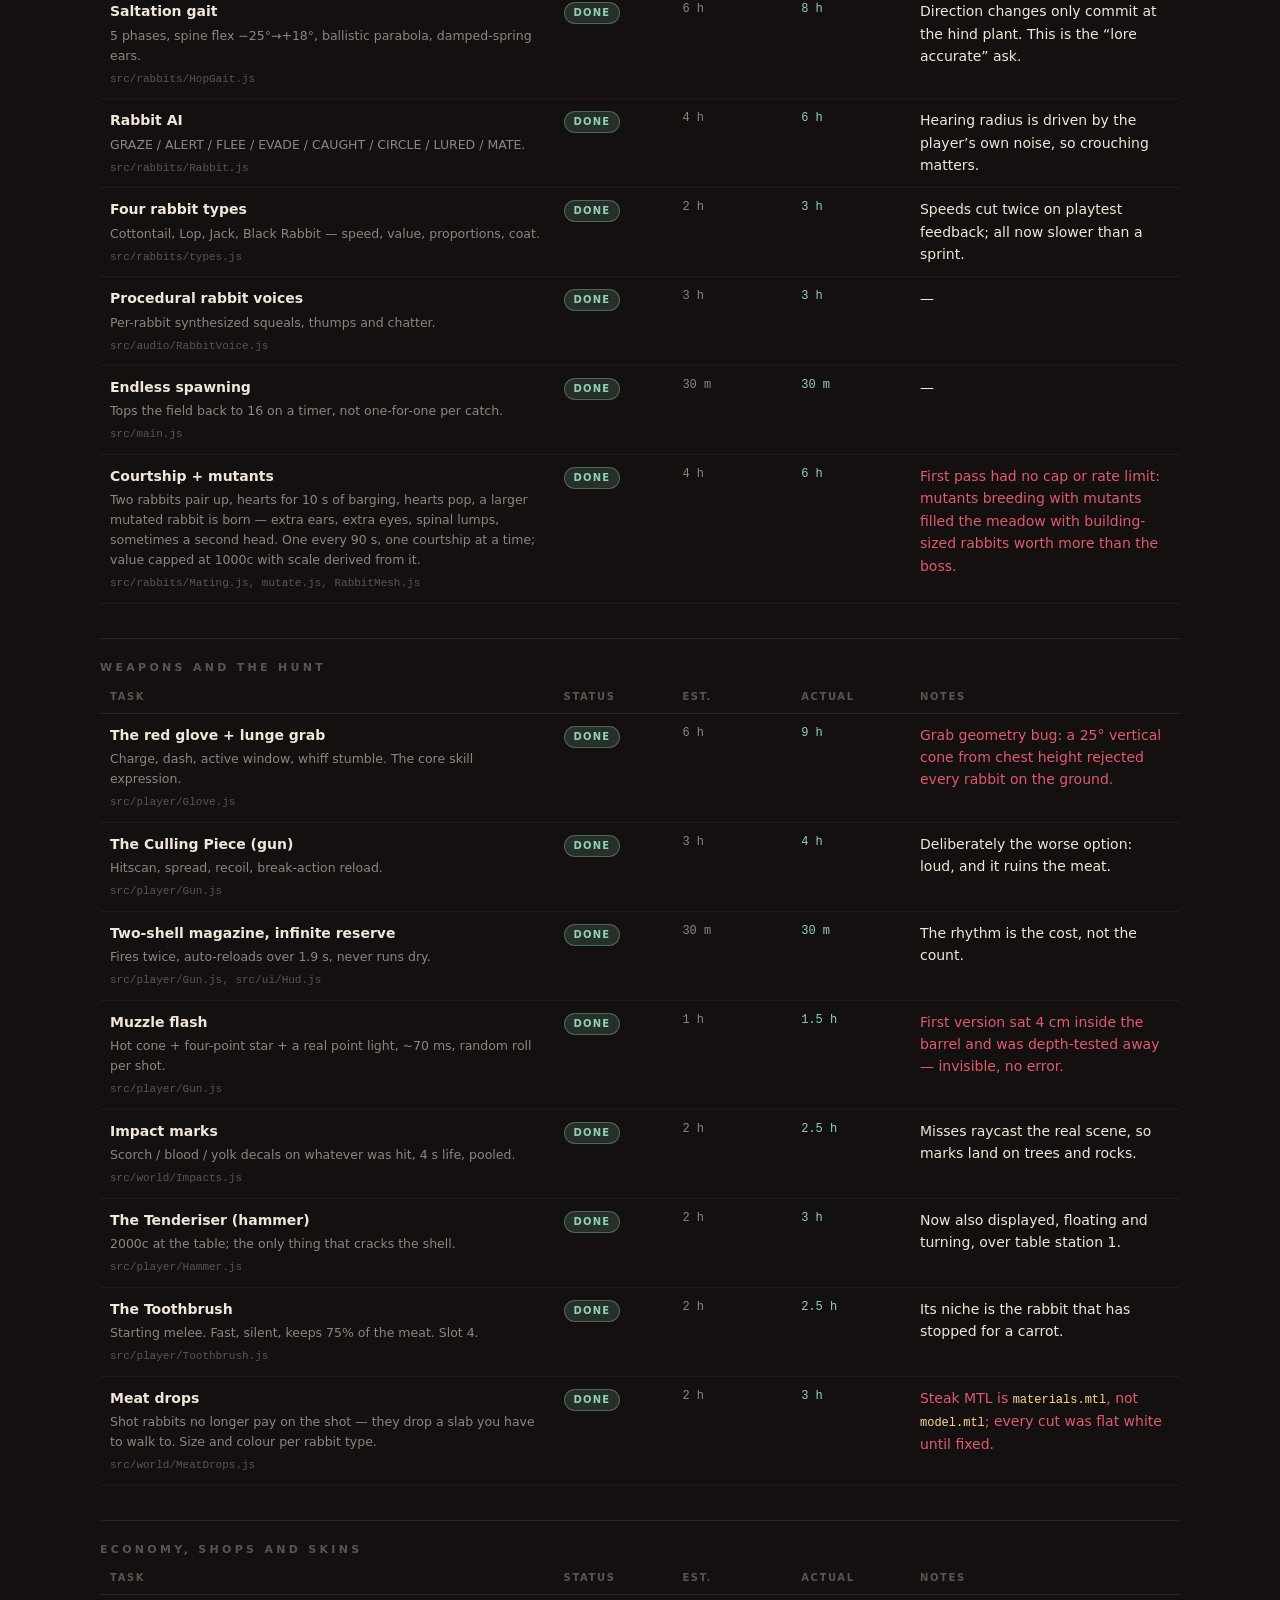
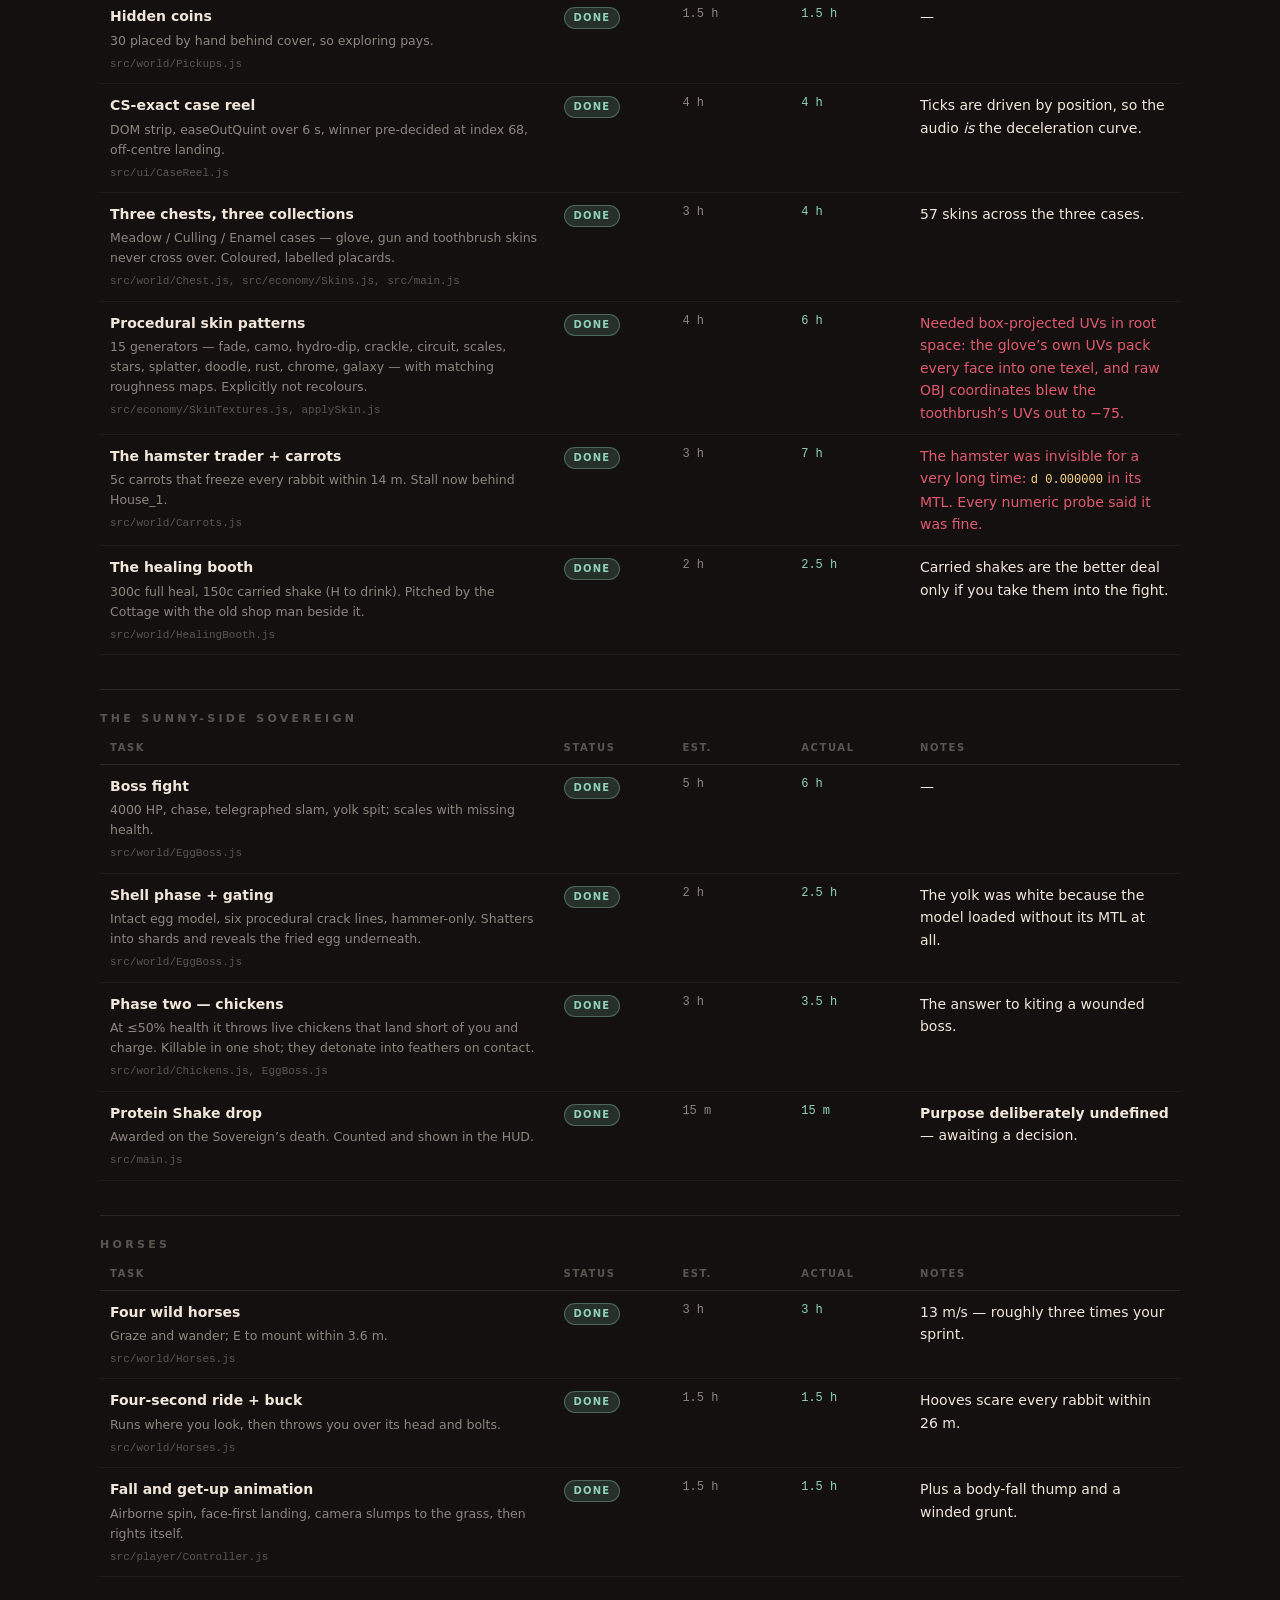
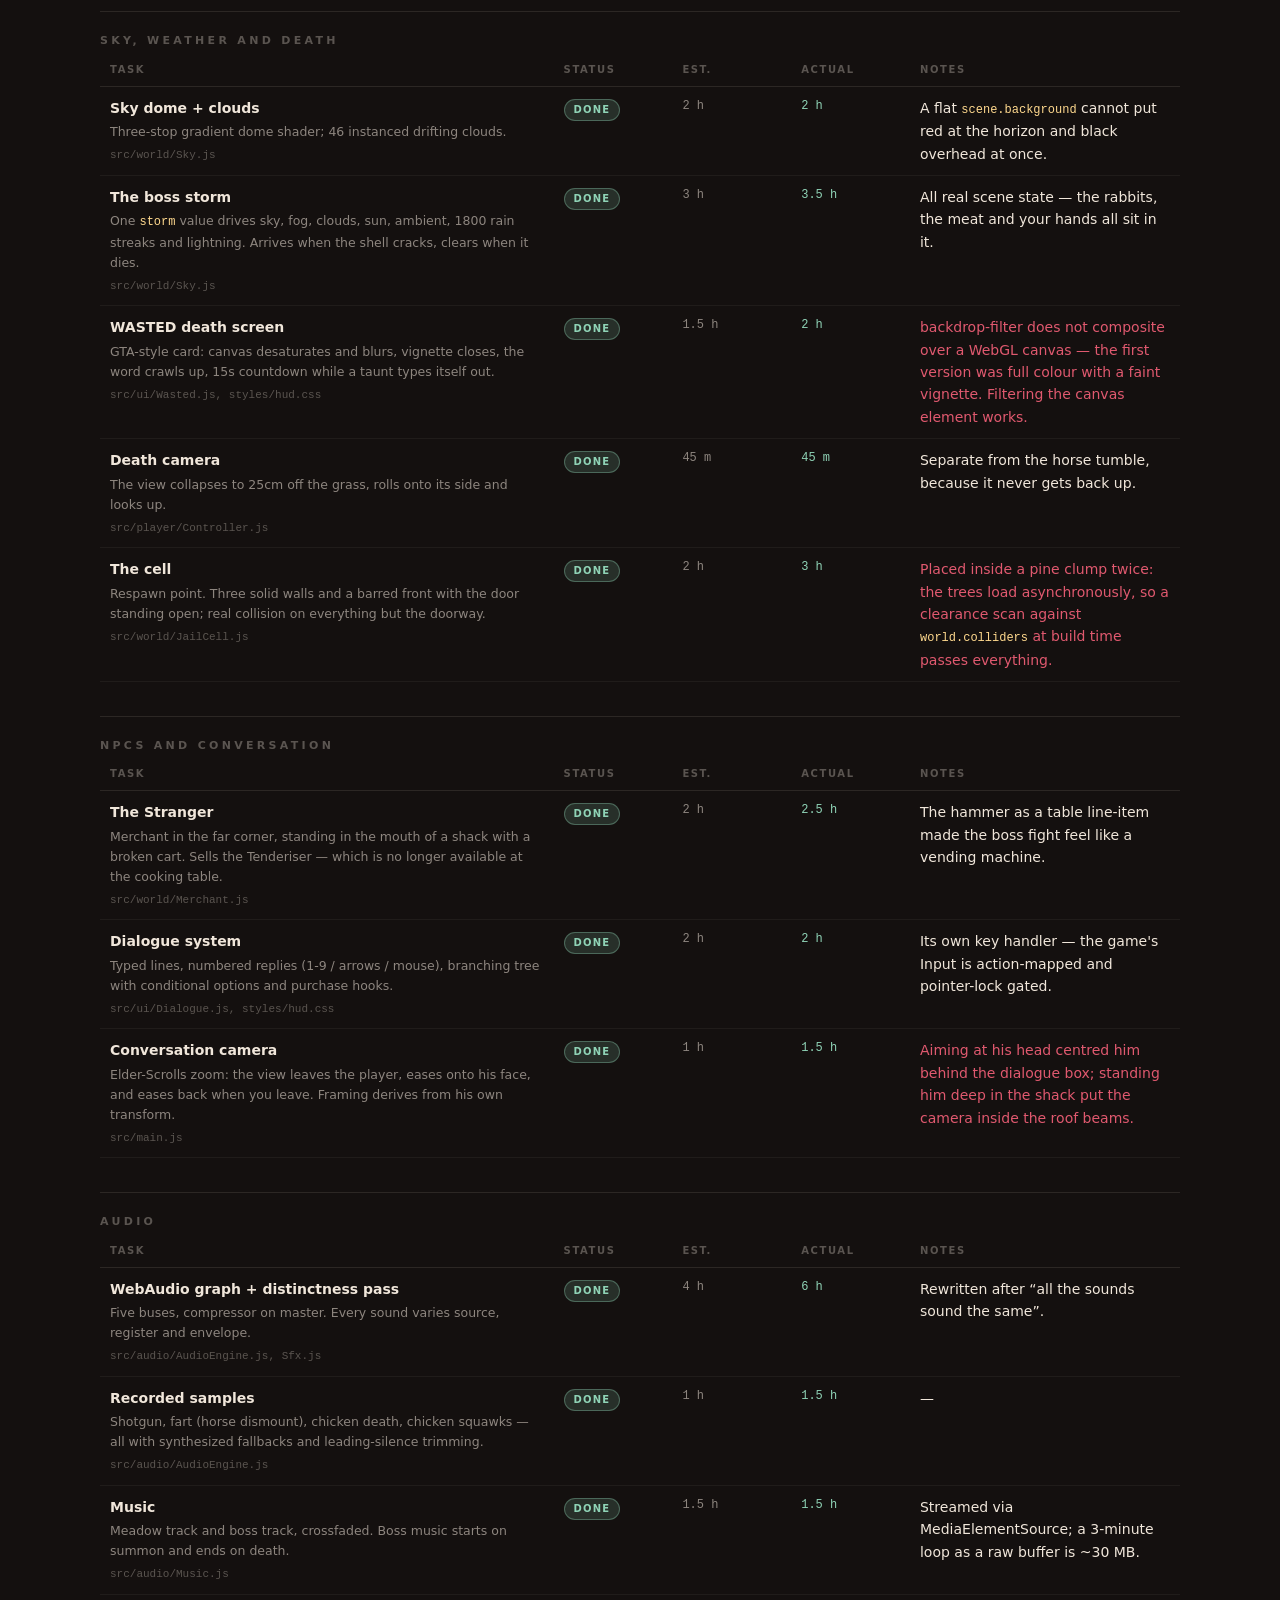
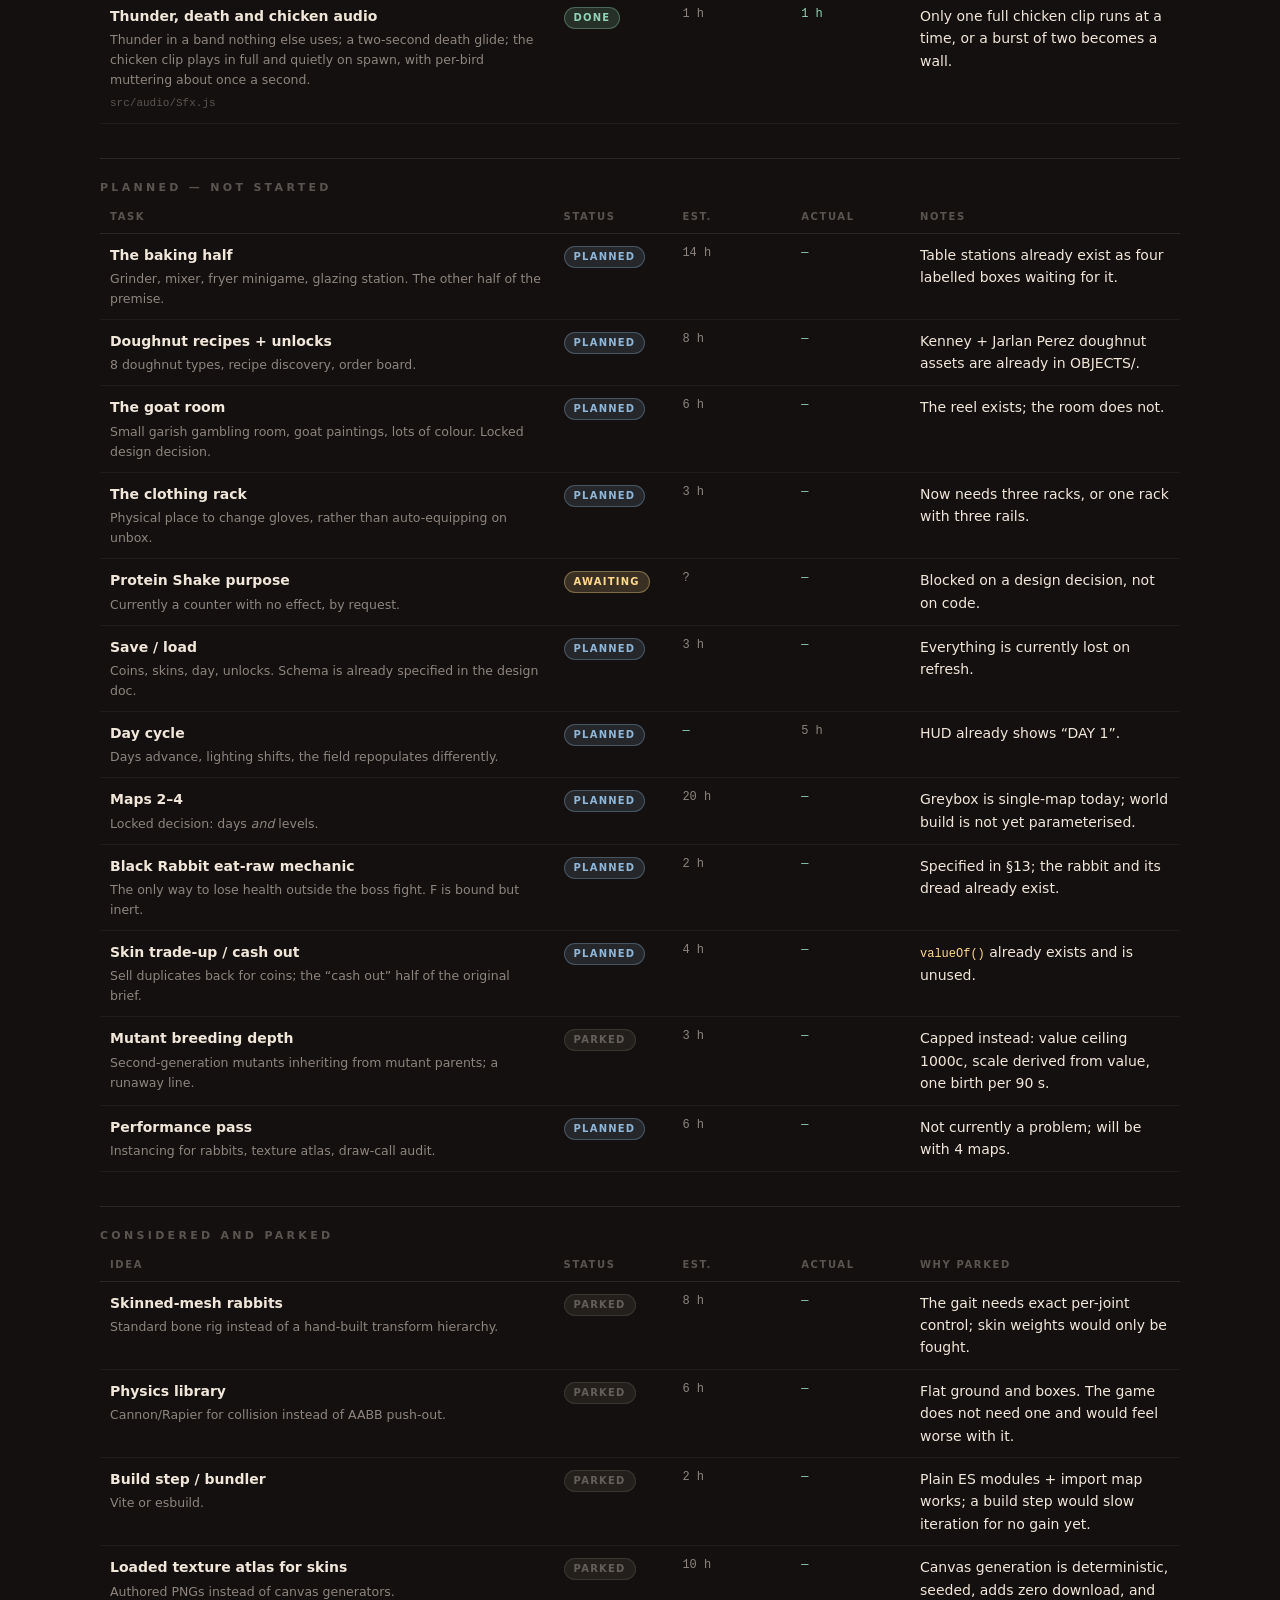
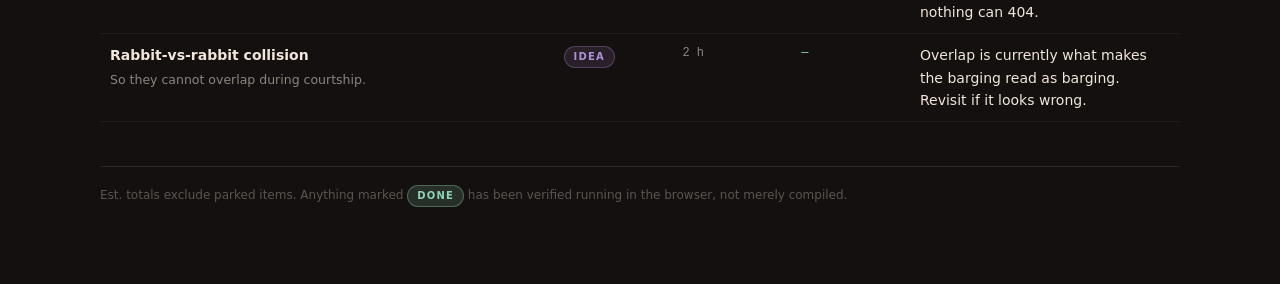
==== commit 00852c8e: "added merchant for hammer purchase" ====
--- a/progress.html
+++ b/progress.html
@@ -82,16 +82,16 @@
   <h1>HARE &amp; GLAZE</h1>
   <div class="sub">Build progress — every step taken, in progress, or considered.</div>
   <div class="meta">
-    Last updated: 2026-09-04 &nbsp;·&nbsp; Milestone 1 “Feel” + M2 gait, plus the systems below<br>
+    Last updated: 2026-09-04 (rev 3) &nbsp;·&nbsp; Milestone 1 “Feel” + M2 gait, plus the systems below<br>
     Estimates are ideal working time for one developer. “Actual” is what it took here, including debugging.
   </div>
 </header>
 
 <div class="totals">
-  <div class="stat"><b>41</b><span>Shipped</span></div>
+  <div class="stat"><b>49</b><span>Shipped</span></div>
   <div class="stat"><b>0</b><span>In progress</span></div>
   <div class="stat"><b>12</b><span>Planned</span></div>
-  <div class="stat"><b>~63 h</b><span>Est. shipped</span></div>
+  <div class="stat"><b>~77 h</b><span>Est. shipped</span></div>
   <div class="stat"><b>~97 h</b><span>Est. remaining</span></div>
 </div>
 
@@ -419,6 +419,85 @@
 </table>
 
 <!-- ══════════════════════════════════════════════════════════════════ -->
+<h2>Sky, weather and death</h2>
+<table>
+<thead><tr><th style="width:42%">Task</th><th style="width:11%">Status</th><th style="width:11%">Est.</th><th style="width:11%">Actual</th><th>Notes</th></tr></thead>
+<tbody>
+<tr>
+  <td><span class="what">Sky dome + clouds</span>
+    <span class="note">Three-stop gradient dome shader; 46 instanced drifting clouds.</span>
+    <span class="files">src/world/Sky.js</span></td>
+  <td><span class="pill done">Done</span></td><td class="est">2 h</td><td class="act">2 h</td>
+  <td>A flat <code>scene.background</code> cannot put red at the horizon and black overhead at once.</td>
+</tr>
+<tr>
+  <td><span class="what">The boss storm</span>
+    <span class="note">One <code>storm</code> value drives sky, fog, clouds, sun, ambient, 1800 rain
+      streaks and lightning. Arrives when the shell cracks, clears when it dies.</span>
+    <span class="files">src/world/Sky.js</span></td>
+  <td><span class="pill done">Done</span></td><td class="est">3 h</td><td class="act">3.5 h</td>
+  <td>All real scene state — the rabbits, the meat and your hands all sit in it.</td>
+</tr>
+<tr>
+  <td><span class="what">WASTED death screen</span>
+    <span class="note">GTA-style card: canvas desaturates and blurs, vignette closes, the word
+      crawls up, 15s countdown while a taunt types itself out.</span>
+    <span class="files">src/ui/Wasted.js, styles/hud.css</span></td>
+  <td><span class="pill done">Done</span></td><td class="est">1.5 h</td><td class="act">2 h</td>
+  <td class="over"><span class="a">backdrop-filter does not composite over a WebGL canvas — the first version was
+    full colour with a faint vignette. Filtering the canvas element works.</span></td>
+</tr>
+<tr>
+  <td><span class="what">Death camera</span>
+    <span class="note">The view collapses to 25cm off the grass, rolls onto its side and looks up.</span>
+    <span class="files">src/player/Controller.js</span></td>
+  <td><span class="pill done">Done</span></td><td class="est">45 m</td><td class="act">45 m</td>
+  <td>Separate from the horse tumble, because it never gets back up.</td>
+</tr>
+<tr>
+  <td><span class="what">The cell</span>
+    <span class="note">Respawn point. Three solid walls and a barred front with the door standing
+      open; real collision on everything but the doorway.</span>
+    <span class="files">src/world/JailCell.js</span></td>
+  <td><span class="pill done">Done</span></td><td class="est">2 h</td><td class="act">3 h</td>
+  <td class="over"><span class="a">Placed inside a pine clump twice: the trees load asynchronously, so a clearance
+    scan against <code>world.colliders</code> at build time passes everything.</span></td>
+</tr>
+</tbody>
+</table>
+
+<h2>NPCs and conversation</h2>
+<table>
+<thead><tr><th style="width:42%">Task</th><th style="width:11%">Status</th><th style="width:11%">Est.</th><th style="width:11%">Actual</th><th>Notes</th></tr></thead>
+<tbody>
+<tr>
+  <td><span class="what">The Stranger</span>
+    <span class="note">Merchant in the far corner, standing in the mouth of a shack with a broken
+      cart. Sells the Tenderiser — which is no longer available at the cooking table.</span>
+    <span class="files">src/world/Merchant.js</span></td>
+  <td><span class="pill done">Done</span></td><td class="est">2 h</td><td class="act">2.5 h</td>
+  <td>The hammer as a table line-item made the boss fight feel like a vending machine.</td>
+</tr>
+<tr>
+  <td><span class="what">Dialogue system</span>
+    <span class="note">Typed lines, numbered replies (1-9 / arrows / mouse), branching tree with
+      conditional options and purchase hooks.</span>
+    <span class="files">src/ui/Dialogue.js, styles/hud.css</span></td>
+  <td><span class="pill done">Done</span></td><td class="est">2 h</td><td class="act">2 h</td>
+  <td>Its own key handler — the game's Input is action-mapped and pointer-lock gated.</td>
+</tr>
+<tr>
+  <td><span class="what">Conversation camera</span>
+    <span class="note">Elder-Scrolls zoom: the view leaves the player, eases onto his face, and eases
+      back when you leave. Framing derives from his own transform.</span>
+    <span class="files">src/main.js</span></td>
+  <td><span class="pill done">Done</span></td><td class="est">1 h</td><td class="act">1.5 h</td>
+  <td class="over"><span class="a">Aiming at his head centred him behind the dialogue box; standing him deep in the
+    shack put the camera inside the roof beams.</span></td>
+</tr>
+</tbody>
+</table>
+
 <h2>Audio</h2>
 <table>
 <thead><tr><th style="width:42%">Task</th><th style="width:11%">Status</th><th style="width:11%">Est.</th><th style="width:11%">Actual</th><th>Notes</th></tr></thead>
@@ -445,6 +524,14 @@
   <td><span class="pill done">Done</span></td><td class="est">1.5 h</td><td class="act">1.5 h</td>
   <td>Streamed via MediaElementSource; a 3-minute loop as a raw buffer is ~30 MB.</td>
 </tr>
+<tr>
+  <td><span class="what">Thunder, death and chicken audio</span>
+    <span class="note">Thunder in a band nothing else uses; a two-second death glide; the chicken
+      clip plays in full and quietly on spawn, with per-bird muttering about once a second.</span>
+    <span class="files">src/audio/Sfx.js</span></td>
+  <td><span class="pill done">Done</span></td><td class="est">1 h</td><td class="act">1 h</td>
+  <td>Only one full chicken clip runs at a time, or a burst of two becomes a wall.</td>
+</tr>
 </tbody>
 </table>
 
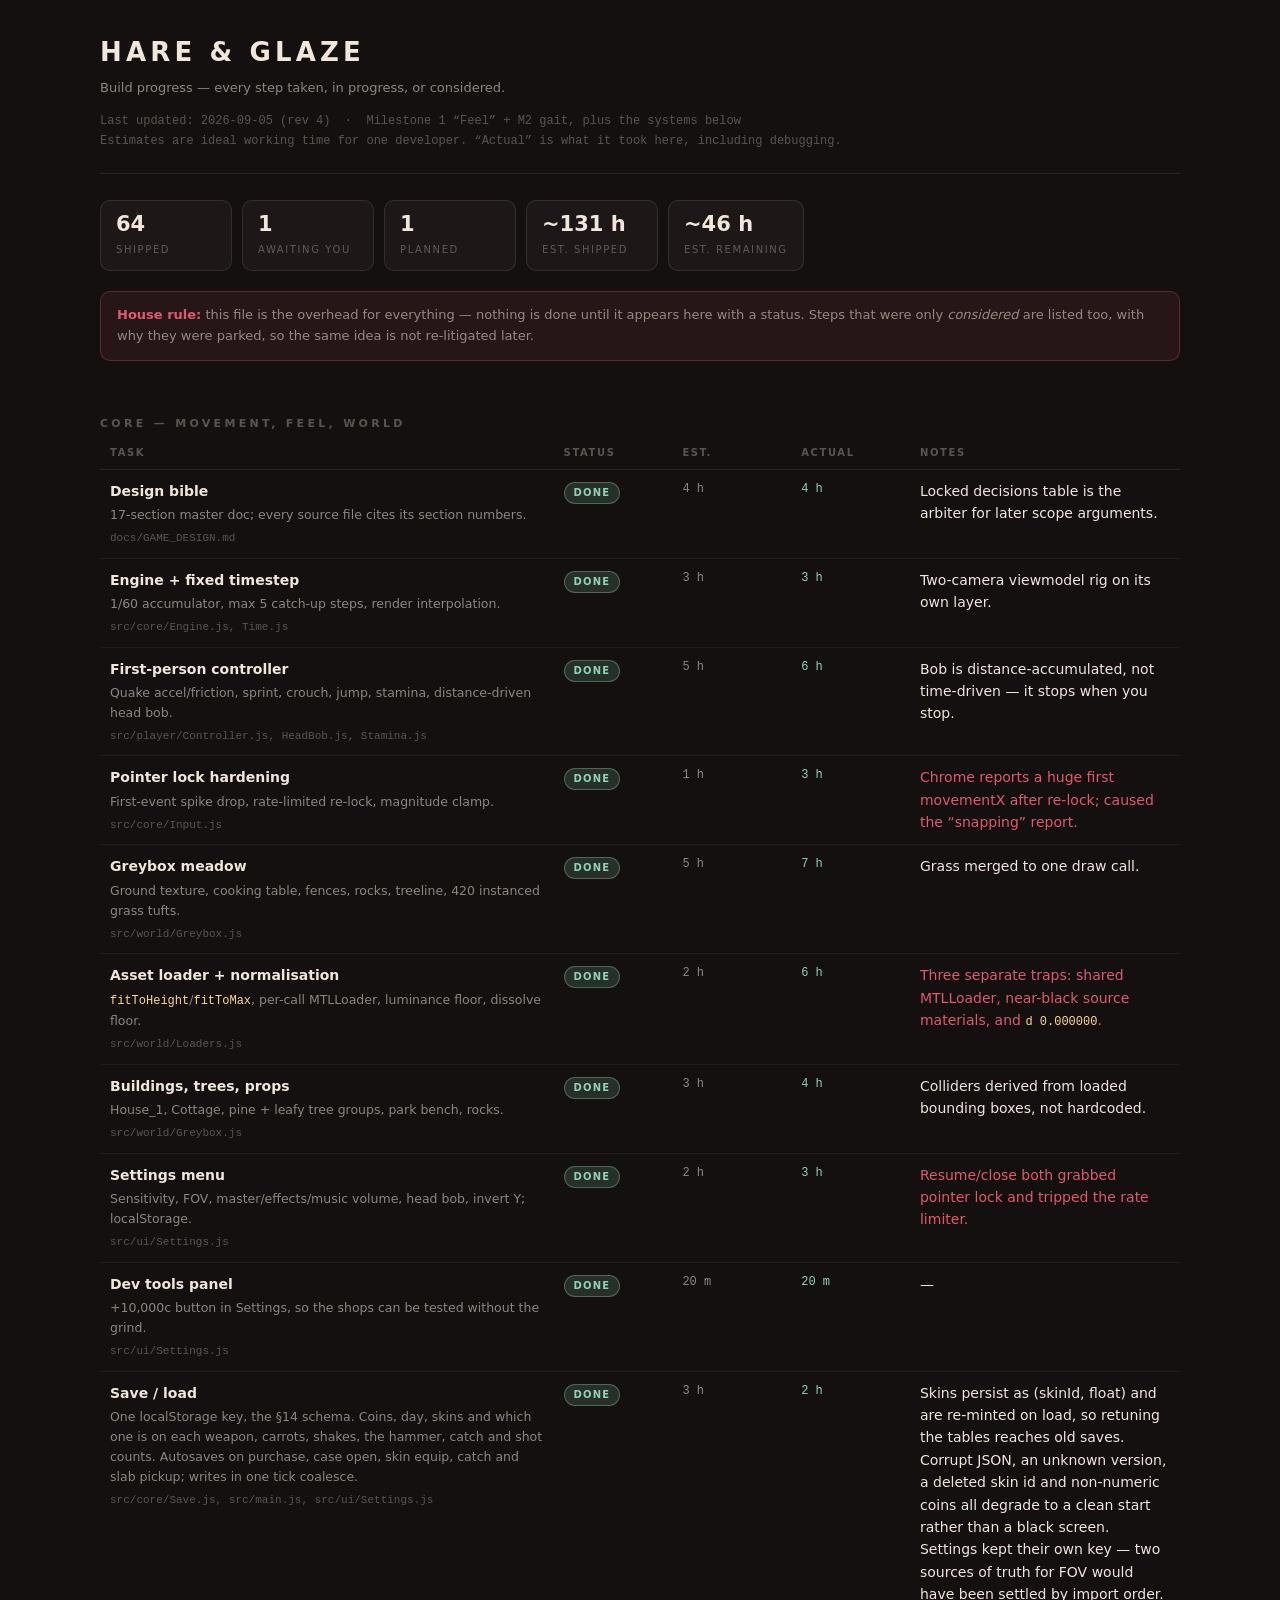
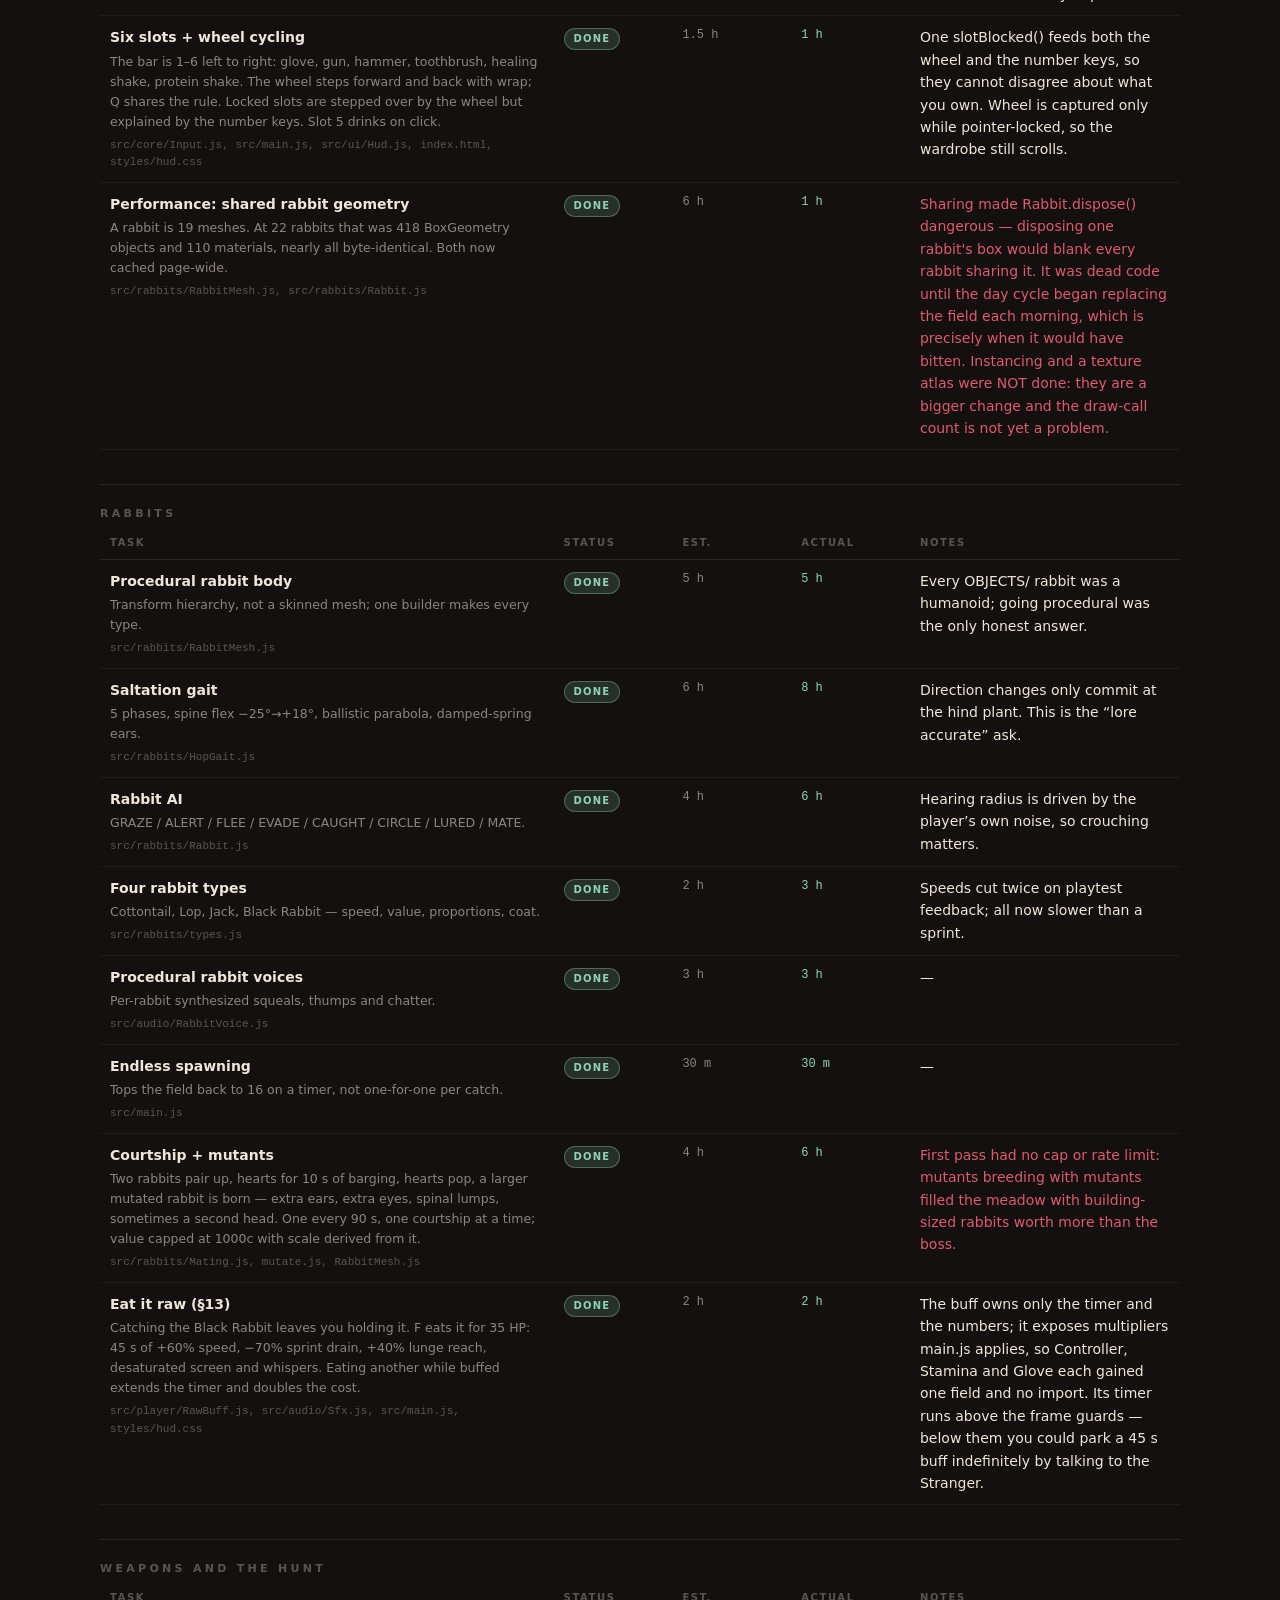
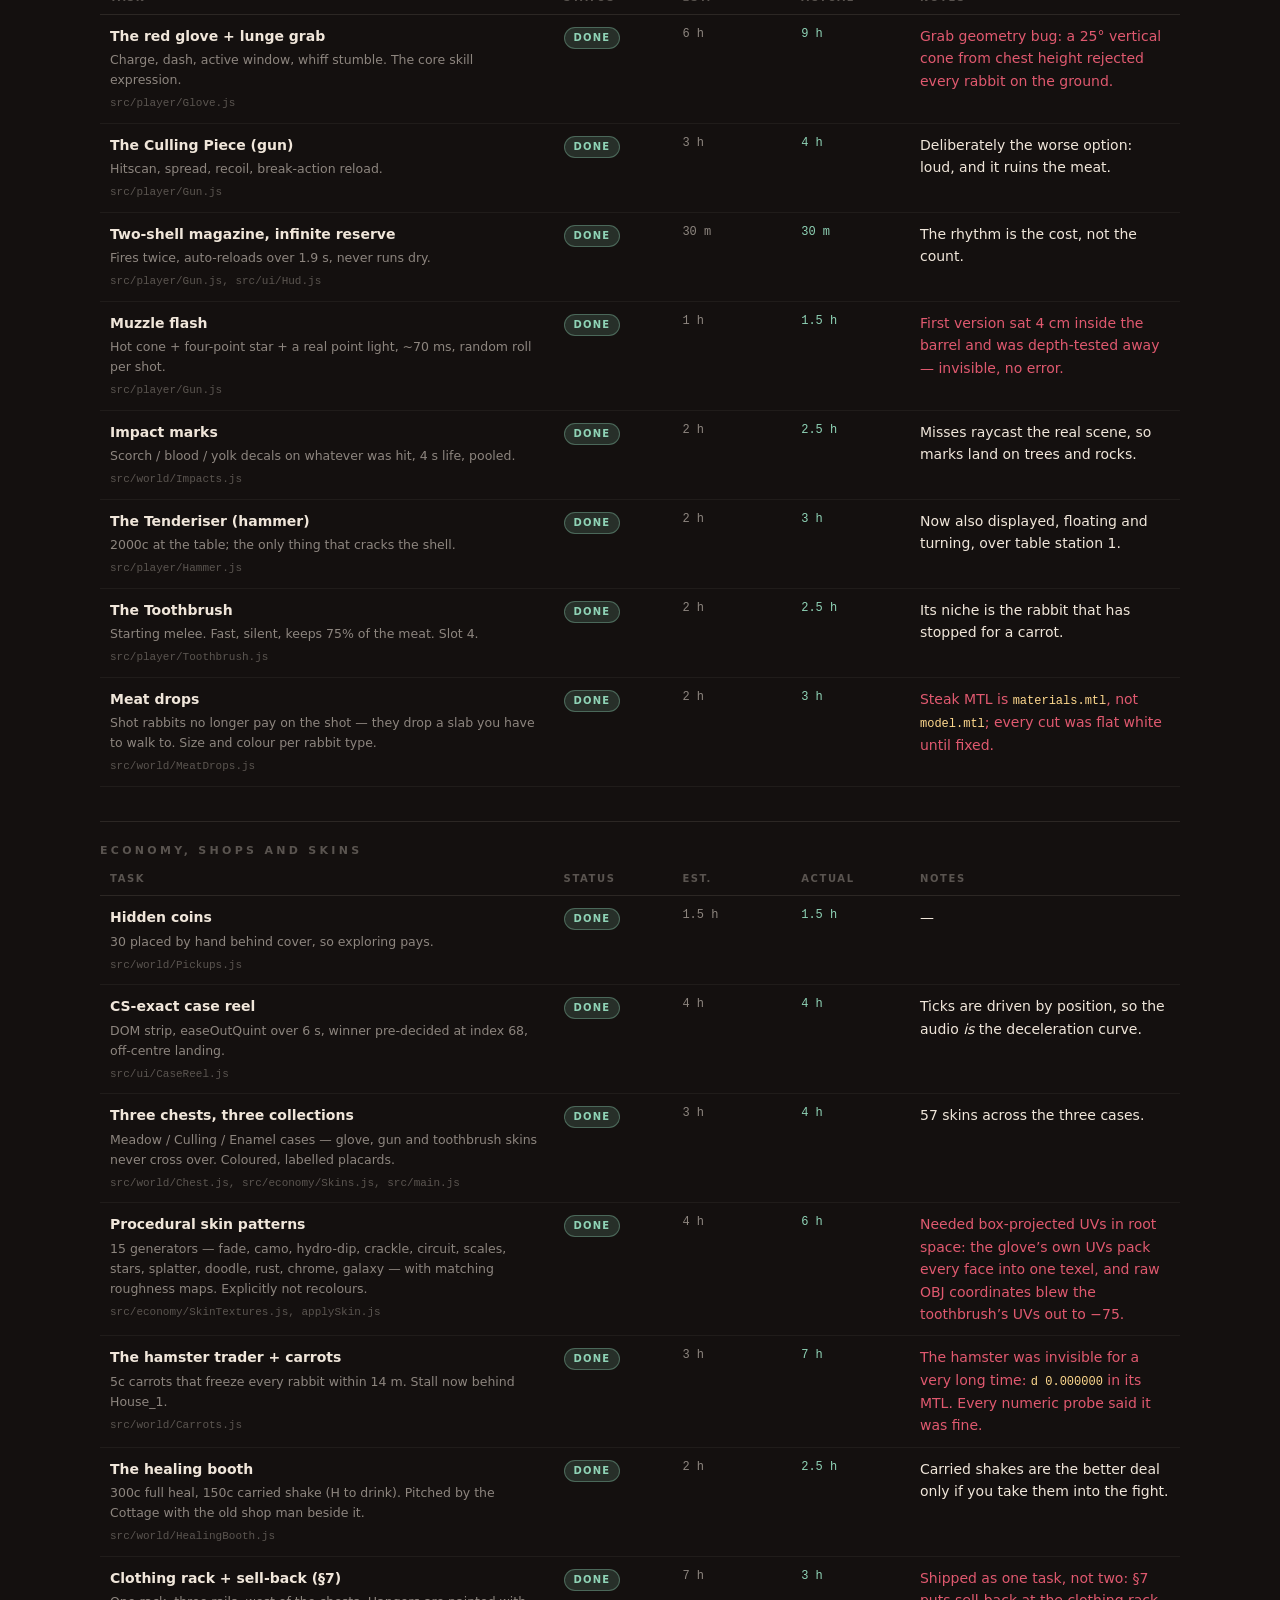
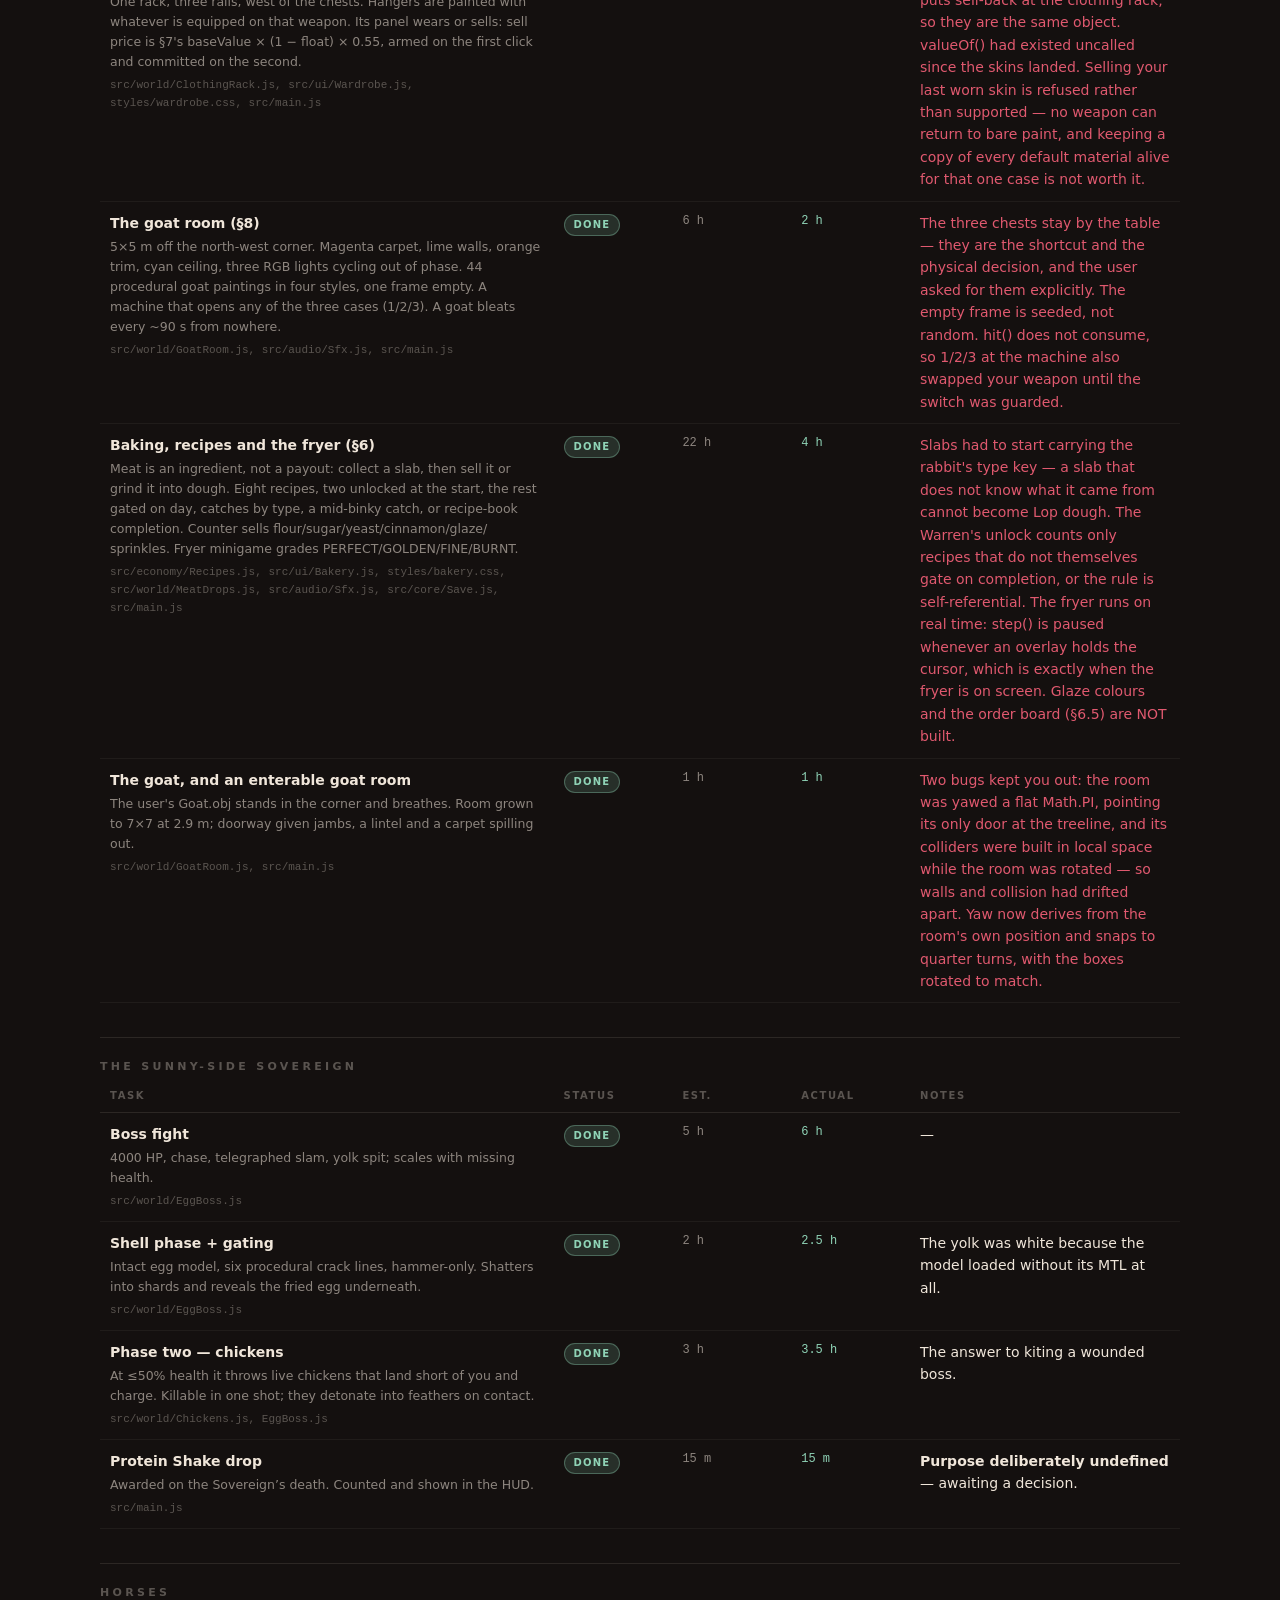
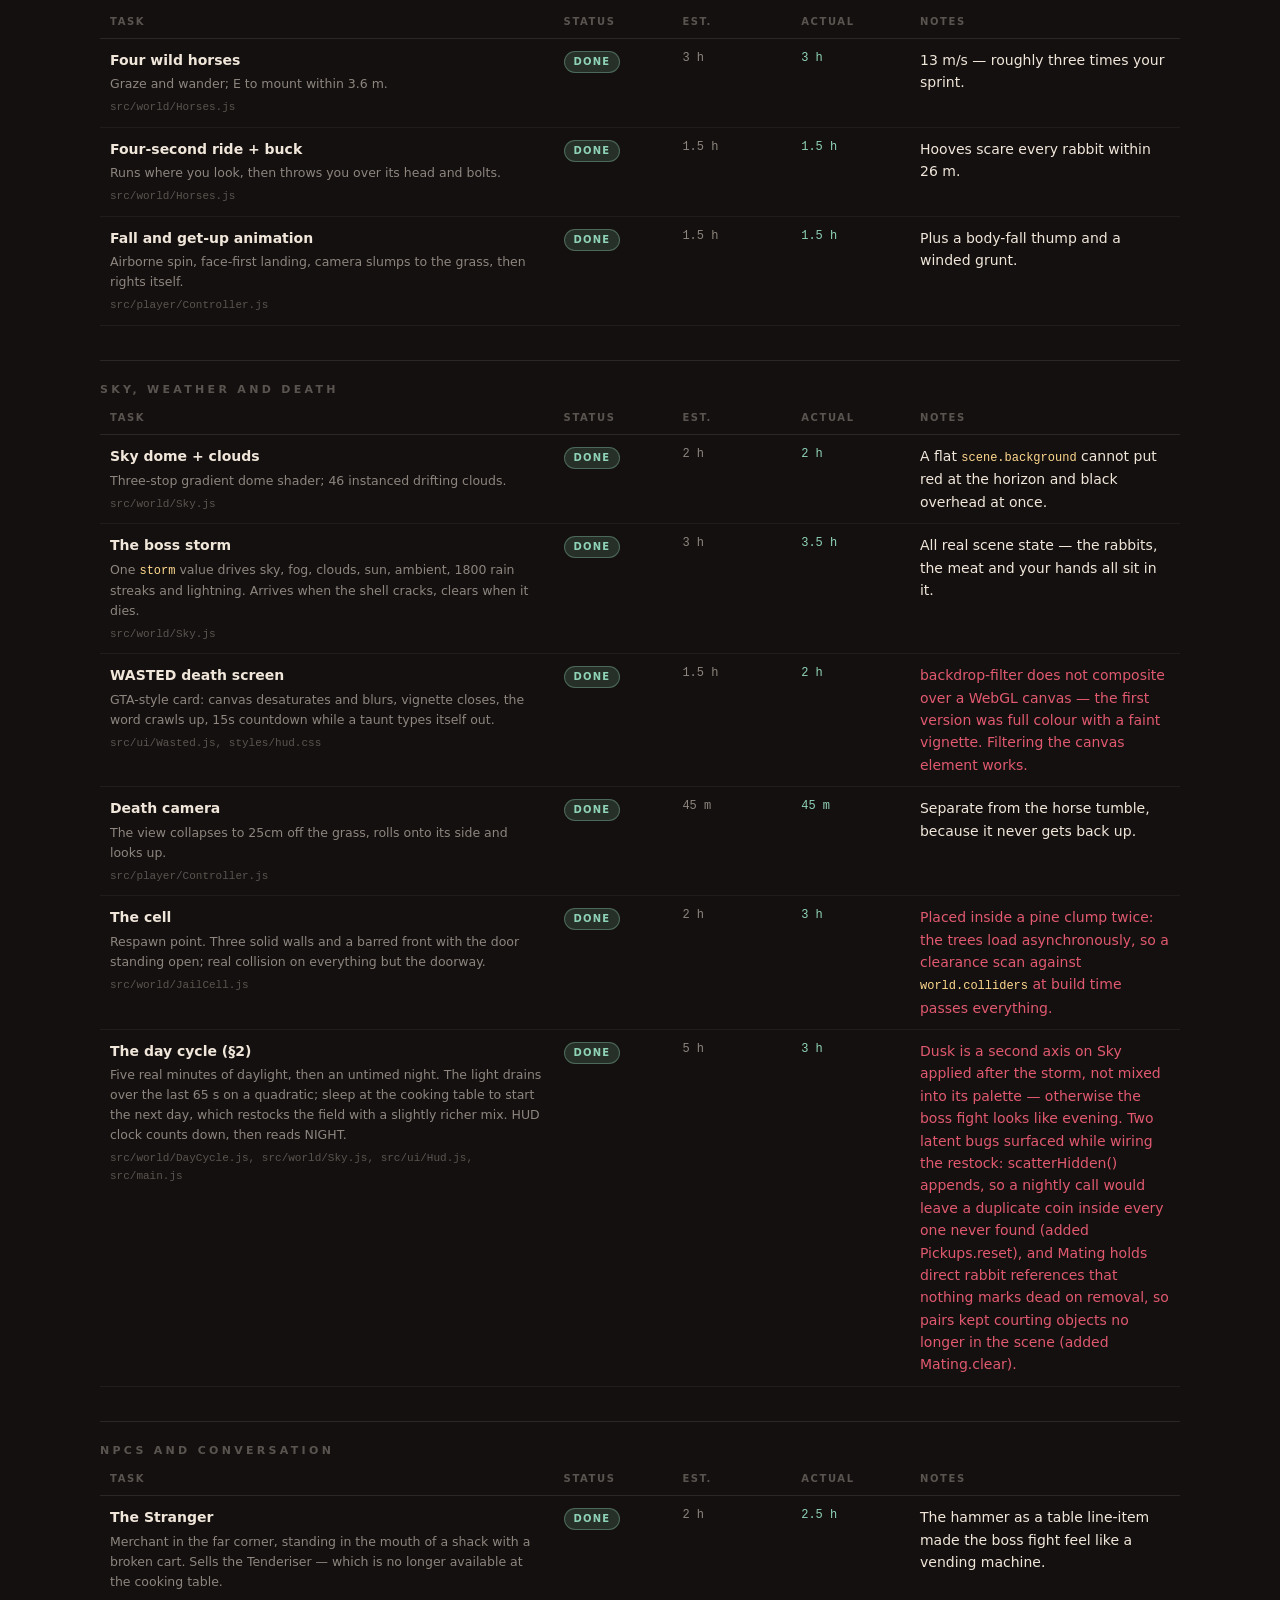
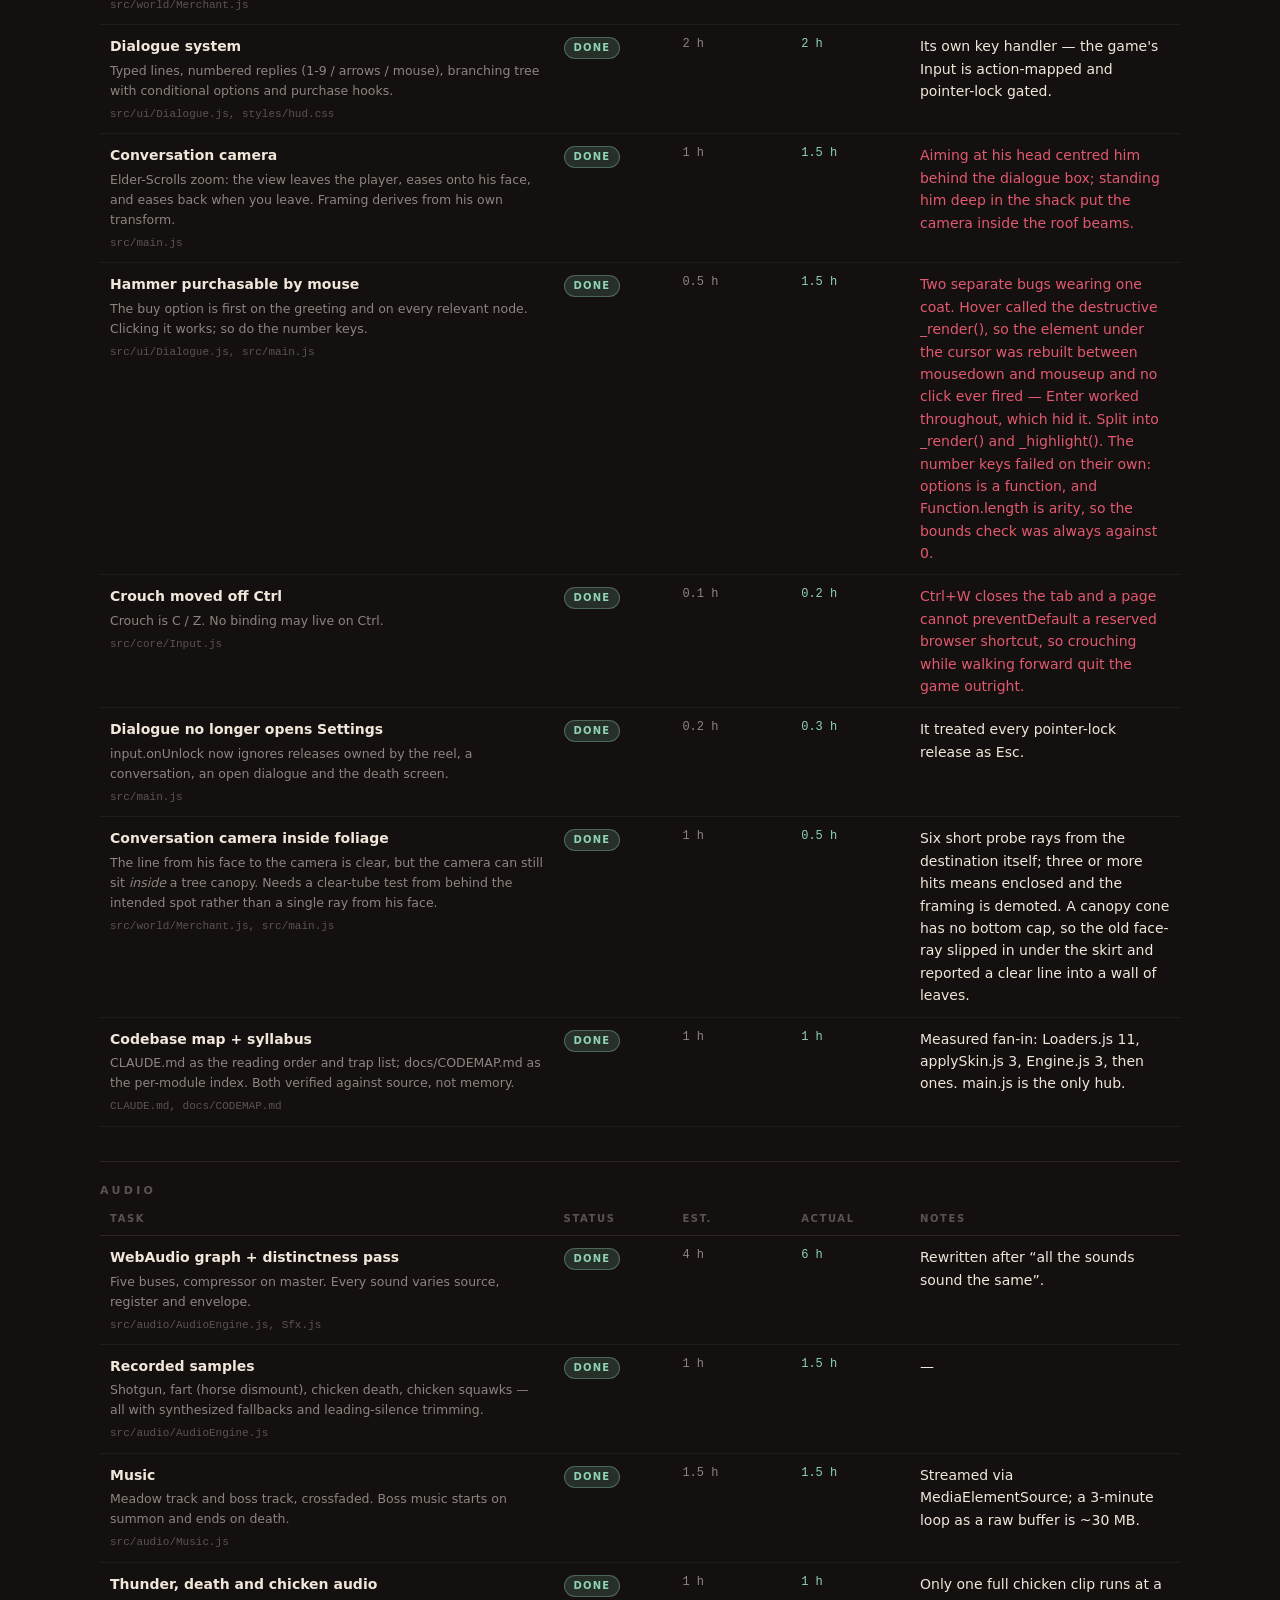
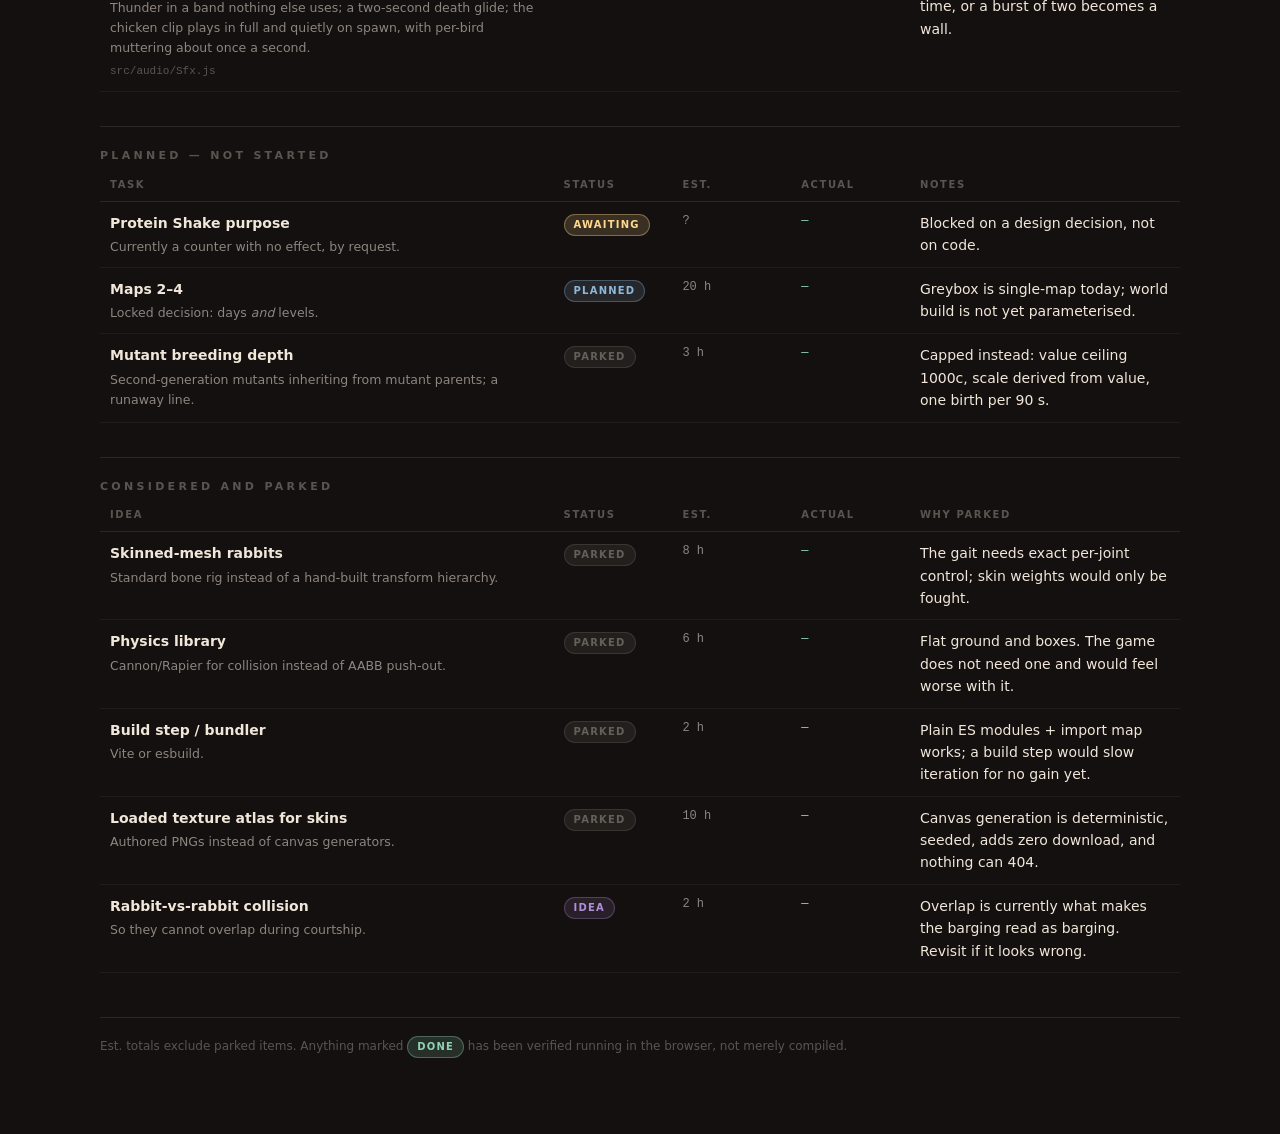
==== commit a790ce9b: "added switching beterern skins +  added monkey. cz of clothes + bafery + recipes+ day cycle + monuim" ====
--- a/progress.html
+++ b/progress.html
@@ -82,17 +82,17 @@
   <h1>HARE &amp; GLAZE</h1>
   <div class="sub">Build progress — every step taken, in progress, or considered.</div>
   <div class="meta">
-    Last updated: 2026-09-04 (rev 3) &nbsp;·&nbsp; Milestone 1 “Feel” + M2 gait, plus the systems below<br>
+    Last updated: 2026-09-05 (rev 4) &nbsp;·&nbsp; Milestone 1 “Feel” + M2 gait, plus the systems below<br>
     Estimates are ideal working time for one developer. “Actual” is what it took here, including debugging.
   </div>
 </header>
 
 <div class="totals">
-  <div class="stat"><b>49</b><span>Shipped</span></div>
-  <div class="stat"><b>0</b><span>In progress</span></div>
-  <div class="stat"><b>12</b><span>Planned</span></div>
-  <div class="stat"><b>~77 h</b><span>Est. shipped</span></div>
-  <div class="stat"><b>~97 h</b><span>Est. remaining</span></div>
+  <div class="stat"><b>64</b><span>Shipped</span></div>
+  <div class="stat"><b>1</b><span>Awaiting you</span></div>
+  <div class="stat"><b>1</b><span>Planned</span></div>
+  <div class="stat"><b>~131 h</b><span>Est. shipped</span></div>
+  <div class="stat"><b>~46 h</b><span>Est. remaining</span></div>
 </div>
 
 <div class="banner">
@@ -168,6 +168,39 @@
     <span class="files">src/ui/Settings.js</span></td>
   <td><span class="pill done">Done</span></td><td class="est">20 m</td><td class="act">20 m</td>
   <td>—</td>
+</tr>
+<tr>
+  <td><span class="what">Save / load</span>
+    <span class="note">One localStorage key, the §14 schema. Coins, day, skins and which one is on
+      each weapon, carrots, shakes, the hammer, catch and shot counts. Autosaves on purchase, case
+      open, skin equip, catch and slab pickup; writes in one tick coalesce.</span>
+    <span class="files">src/core/Save.js, src/main.js, src/ui/Settings.js</span></td>
+  <td><span class="pill done">Done</span></td><td class="est">3 h</td><td class="act">2 h</td>
+  <td>Skins persist as (skinId, float) and are re-minted on load, so retuning the tables reaches old
+    saves. Corrupt JSON, an unknown version, a deleted skin id and non-numeric coins all degrade to a
+    clean start rather than a black screen. Settings kept their own key — two sources of truth for FOV
+    would have been settled by import order.</td>
+</tr>
+<tr>
+  <td><span class="what">Six slots + wheel cycling</span>
+    <span class="note">The bar is 1–6 left to right: glove, gun, hammer, toothbrush, healing shake,
+      protein shake. The wheel steps forward and back with wrap; Q shares the rule. Locked slots are
+      stepped over by the wheel but explained by the number keys. Slot 5 drinks on click.</span>
+    <span class="files">src/core/Input.js, src/main.js, src/ui/Hud.js, index.html, styles/hud.css</span></td>
+  <td><span class="pill done">Done</span></td><td class="est">1.5 h</td><td class="act">1 h</td>
+  <td>One slotBlocked() feeds both the wheel and the number keys, so they cannot disagree about what
+    you own. Wheel is captured only while pointer-locked, so the wardrobe still scrolls.</td>
+</tr>
+<tr>
+  <td><span class="what">Performance: shared rabbit geometry</span>
+    <span class="note">A rabbit is 19 meshes. At 22 rabbits that was 418 BoxGeometry objects and 110
+      materials, nearly all byte-identical. Both now cached page-wide.</span>
+    <span class="files">src/rabbits/RabbitMesh.js, src/rabbits/Rabbit.js</span></td>
+  <td><span class="pill done">Done</span></td><td class="est">6 h</td><td class="act">1 h</td>
+  <td class="over"><span class="a">Sharing made Rabbit.dispose() dangerous — disposing one rabbit's
+    box would blank every rabbit sharing it. It was dead code until the day cycle began replacing the
+    field each morning, which is precisely when it would have bitten. Instancing and a texture atlas
+    were NOT done: they are a bigger change and the draw-call count is not yet a problem.</span></td>
 </tr>
 </tbody>
 </table>
@@ -229,6 +262,17 @@
   <td class="over"><span class="a">First pass had no cap or rate limit: mutants breeding with mutants filled the
     meadow with building-sized rabbits worth more than the boss.</span></td>
 </tr>
+<tr>
+  <td><span class="what">Eat it raw (§13)</span>
+    <span class="note">Catching the Black Rabbit leaves you holding it. F eats it for 35 HP:
+      45 s of +60% speed, −70% sprint drain, +40% lunge reach, desaturated screen and whispers.
+      Eating another while buffed extends the timer and doubles the cost.</span>
+    <span class="files">src/player/RawBuff.js, src/audio/Sfx.js, src/main.js, styles/hud.css</span></td>
+  <td><span class="pill done">Done</span></td><td class="est">2 h</td><td class="act">2 h</td>
+  <td>The buff owns only the timer and the numbers; it exposes multipliers main.js applies, so
+    Controller, Stamina and Glove each gained one field and no import. Its timer runs above the frame
+    guards — below them you could park a 45 s buff indefinitely by talking to the Stranger.</td>
+</tr>
 </tbody>
 </table>
 
@@ -348,6 +392,57 @@
   <td><span class="pill done">Done</span></td><td class="est">2 h</td><td class="act">2.5 h</td>
   <td>Carried shakes are the better deal only if you take them into the fight.</td>
 </tr>
+<tr>
+  <td><span class="what">Clothing rack + sell-back (§7)</span>
+    <span class="note">One rack, three rails, west of the chests. Hangers are painted with whatever
+      is equipped on that weapon. Its panel wears or sells: sell price is §7's
+      baseValue × (1 − float) × 0.55, armed on the first click and committed on the second.</span>
+    <span class="files">src/world/ClothingRack.js, src/ui/Wardrobe.js, styles/wardrobe.css, src/main.js</span></td>
+  <td><span class="pill done">Done</span></td><td class="est">7 h</td><td class="act">3 h</td>
+  <td class="over"><span class="a">Shipped as one task, not two: §7 puts sell-back at the clothing
+    rack, so they are the same object. valueOf() had existed uncalled since the skins landed.
+    Selling your last worn skin is refused rather than supported — no weapon can return to bare
+    paint, and keeping a copy of every default material alive for that one case is not worth it.</span></td>
+</tr>
+<tr>
+  <td><span class="what">The goat room (§8)</span>
+    <span class="note">5×5 m off the north-west corner. Magenta carpet, lime walls, orange trim,
+      cyan ceiling, three RGB lights cycling out of phase. 44 procedural goat paintings in four
+      styles, one frame empty. A machine that opens any of the three cases (1/2/3). A goat bleats
+      every ~90 s from nowhere.</span>
+    <span class="files">src/world/GoatRoom.js, src/audio/Sfx.js, src/main.js</span></td>
+  <td><span class="pill done">Done</span></td><td class="est">6 h</td><td class="act">2 h</td>
+  <td class="over"><span class="a">The three chests stay by the table — they are the shortcut and
+    the physical decision, and the user asked for them explicitly. The empty frame is seeded, not
+    random. hit() does not consume, so 1/2/3 at the machine also swapped your weapon until the
+    switch was guarded.</span></td>
+</tr>
+<tr>
+  <td><span class="what">Baking, recipes and the fryer (§6)</span>
+    <span class="note">Meat is an ingredient, not a payout: collect a slab, then sell it or grind it
+      into dough. Eight recipes, two unlocked at the start, the rest gated on day, catches by type,
+      a mid-binky catch, or recipe-book completion. Counter sells flour/sugar/yeast/cinnamon/glaze/
+      sprinkles. Fryer minigame grades PERFECT/GOLDEN/FINE/BURNT.</span>
+    <span class="files">src/economy/Recipes.js, src/ui/Bakery.js, styles/bakery.css,
+      src/world/MeatDrops.js, src/audio/Sfx.js, src/core/Save.js, src/main.js</span></td>
+  <td><span class="pill done">Done</span></td><td class="est">22 h</td><td class="act">4 h</td>
+  <td class="over"><span class="a">Slabs had to start carrying the rabbit's type key — a slab that
+    does not know what it came from cannot become Lop dough. The Warren's unlock counts only recipes
+    that do not themselves gate on completion, or the rule is self-referential. The fryer runs on
+    real time: step() is paused whenever an overlay holds the cursor, which is exactly when the
+    fryer is on screen. Glaze colours and the order board (§6.5) are NOT built.</span></td>
+</tr>
+<tr>
+  <td><span class="what">The goat, and an enterable goat room</span>
+    <span class="note">The user's Goat.obj stands in the corner and breathes. Room grown to 7×7 at
+      2.9 m; doorway given jambs, a lintel and a carpet spilling out.</span>
+    <span class="files">src/world/GoatRoom.js, src/main.js</span></td>
+  <td><span class="pill done">Done</span></td><td class="est">1 h</td><td class="act">1 h</td>
+  <td class="over"><span class="a">Two bugs kept you out: the room was yawed a flat Math.PI, pointing
+    its only door at the treeline, and its colliders were built in local space while the room was
+    rotated — so walls and collision had drifted apart. Yaw now derives from the room's own position
+    and snaps to quarter turns, with the boxes rotated to match.</span></td>
+</tr>
 </tbody>
 </table>
 
@@ -463,6 +558,20 @@
   <td class="over"><span class="a">Placed inside a pine clump twice: the trees load asynchronously, so a clearance
     scan against <code>world.colliders</code> at build time passes everything.</span></td>
 </tr>
+<tr>
+  <td><span class="what">The day cycle (§2)</span>
+    <span class="note">Five real minutes of daylight, then an untimed night. The light drains over
+      the last 65 s on a quadratic; sleep at the cooking table to start the next day, which restocks
+      the field with a slightly richer mix. HUD clock counts down, then reads NIGHT.</span>
+    <span class="files">src/world/DayCycle.js, src/world/Sky.js, src/ui/Hud.js, src/main.js</span></td>
+  <td><span class="pill done">Done</span></td><td class="est">5 h</td><td class="act">3 h</td>
+  <td class="over"><span class="a">Dusk is a second axis on Sky applied after the storm, not mixed
+    into its palette — otherwise the boss fight looks like evening. Two latent bugs surfaced while
+    wiring the restock: scatterHidden() appends, so a nightly call would leave a duplicate coin inside
+    every one never found (added Pickups.reset), and Mating holds direct rabbit references that
+    nothing marks dead on removal, so pairs kept courting objects no longer in the scene (added
+    Mating.clear).</span></td>
+</tr>
 </tbody>
 </table>
 
@@ -495,6 +604,53 @@
   <td class="over"><span class="a">Aiming at his head centred him behind the dialogue box; standing him deep in the
     shack put the camera inside the roof beams.</span></td>
 </tr>
+<tr>
+  <td><span class="what">Hammer purchasable by mouse</span>
+    <span class="note">The buy option is first on the greeting and on every relevant node.
+      Clicking it works; so do the number keys.</span>
+    <span class="files">src/ui/Dialogue.js, src/main.js</span></td>
+  <td><span class="pill done">Done</span></td><td class="est">0.5 h</td><td class="act">1.5 h</td>
+  <td class="over"><span class="a">Two separate bugs wearing one coat. Hover called the destructive
+    _render(), so the element under the cursor was rebuilt between mousedown and mouseup and no click
+    ever fired — Enter worked throughout, which hid it. Split into _render() and _highlight().
+    The number keys failed on their own: options is a function, and Function.length is arity, so the
+    bounds check was always against 0.</span></td>
+</tr>
+<tr>
+  <td><span class="what">Crouch moved off Ctrl</span>
+    <span class="note">Crouch is C / Z. No binding may live on Ctrl.</span>
+    <span class="files">src/core/Input.js</span></td>
+  <td><span class="pill done">Done</span></td><td class="est">0.1 h</td><td class="act">0.2 h</td>
+  <td class="over"><span class="a">Ctrl+W closes the tab and a page cannot preventDefault a reserved
+    browser shortcut, so crouching while walking forward quit the game outright.</span></td>
+</tr>
+<tr>
+  <td><span class="what">Dialogue no longer opens Settings</span>
+    <span class="note">input.onUnlock now ignores releases owned by the reel, a conversation,
+      an open dialogue and the death screen.</span>
+    <span class="files">src/main.js</span></td>
+  <td><span class="pill done">Done</span></td><td class="est">0.2 h</td><td class="act">0.3 h</td>
+  <td>It treated every pointer-lock release as Esc.</td>
+</tr>
+<tr>
+  <td><span class="what">Conversation camera inside foliage</span>
+    <span class="note">The line from his face to the camera is clear, but the camera can still sit
+      <em>inside</em> a tree canopy. Needs a clear-tube test from behind the intended spot rather
+      than a single ray from his face.</span>
+    <span class="files">src/world/Merchant.js, src/main.js</span></td>
+  <td><span class="pill done">Done</span></td><td class="est">1 h</td><td class="act">0.5 h</td>
+  <td>Six short probe rays from the destination itself; three or more hits means enclosed and the
+    framing is demoted. A canopy cone has no bottom cap, so the old face-ray slipped in under the
+    skirt and reported a clear line into a wall of leaves.</td>
+</tr>
+<tr>
+  <td><span class="what">Codebase map + syllabus</span>
+    <span class="note">CLAUDE.md as the reading order and trap list; docs/CODEMAP.md as the
+      per-module index. Both verified against source, not memory.</span>
+    <span class="files">CLAUDE.md, docs/CODEMAP.md</span></td>
+  <td><span class="pill done">Done</span></td><td class="est">1 h</td><td class="act">1 h</td>
+  <td>Measured fan-in: Loaders.js 11, applySkin.js 3, Engine.js 3, then ones. main.js is the only hub.</td>
+</tr>
 </tbody>
 </table>
 
@@ -541,77 +697,23 @@
 <thead><tr><th style="width:42%">Task</th><th style="width:11%">Status</th><th style="width:11%">Est.</th><th style="width:11%">Actual</th><th>Notes</th></tr></thead>
 <tbody>
 <tr>
-  <td><span class="what">The baking half</span>
-    <span class="note">Grinder, mixer, fryer minigame, glazing station. The other half of the premise.</span></td>
-  <td><span class="pill next">Planned</span></td><td class="est">14 h</td><td class="act">—</td>
-  <td>Table stations already exist as four labelled boxes waiting for it.</td>
-</tr>
-<tr>
-  <td><span class="what">Doughnut recipes + unlocks</span>
-    <span class="note">8 doughnut types, recipe discovery, order board.</span></td>
-  <td><span class="pill next">Planned</span></td><td class="est">8 h</td><td class="act">—</td>
-  <td>Kenney + Jarlan Perez doughnut assets are already in OBJECTS/.</td>
-</tr>
-<tr>
-  <td><span class="what">The goat room</span>
-    <span class="note">Small garish gambling room, goat paintings, lots of colour. Locked design decision.</span></td>
-  <td><span class="pill next">Planned</span></td><td class="est">6 h</td><td class="act">—</td>
-  <td>The reel exists; the room does not.</td>
-</tr>
-<tr>
-  <td><span class="what">The clothing rack</span>
-    <span class="note">Physical place to change gloves, rather than auto-equipping on unbox.</span></td>
-  <td><span class="pill next">Planned</span></td><td class="est">3 h</td><td class="act">—</td>
-  <td>Now needs three racks, or one rack with three rails.</td>
-</tr>
-<tr>
   <td><span class="what">Protein Shake purpose</span>
     <span class="note">Currently a counter with no effect, by request.</span></td>
   <td><span class="pill wip">Awaiting</span></td><td class="est">?</td><td class="act">—</td>
   <td>Blocked on a design decision, not on code.</td>
 </tr>
 <tr>
-  <td><span class="what">Save / load</span>
-    <span class="note">Coins, skins, day, unlocks. Schema is already specified in the design doc.</span></td>
-  <td><span class="pill next">Planned</span></td><td class="est">3 h</td><td class="act">—</td>
-  <td>Everything is currently lost on refresh.</td>
-</tr>
-<tr>
-  <td><span class="what">Day cycle</span>
-    <span class="note">Days advance, lighting shifts, the field repopulates differently.</span></td>
-  <td><span class="pill next">Planned</span></td><td class="act">—</td><td class="est">5 h</td>
-  <td>HUD already shows “DAY 1”.</td>
-</tr>
-<tr>
   <td><span class="what">Maps 2–4</span>
     <span class="note">Locked decision: days <em>and</em> levels.</span></td>
   <td><span class="pill next">Planned</span></td><td class="est">20 h</td><td class="act">—</td>
   <td>Greybox is single-map today; world build is not yet parameterised.</td>
 </tr>
 <tr>
-  <td><span class="what">Black Rabbit eat-raw mechanic</span>
-    <span class="note">The only way to lose health outside the boss fight. F is bound but inert.</span></td>
-  <td><span class="pill next">Planned</span></td><td class="est">2 h</td><td class="act">—</td>
-  <td>Specified in §13; the rabbit and its dread already exist.</td>
-</tr>
-<tr>
-  <td><span class="what">Skin trade-up / cash out</span>
-    <span class="note">Sell duplicates back for coins; the “cash out” half of the original brief.</span></td>
-  <td><span class="pill next">Planned</span></td><td class="est">4 h</td><td class="act">—</td>
-  <td><code>valueOf()</code> already exists and is unused.</td>
-</tr>
-<tr>
   <td><span class="what">Mutant breeding depth</span>
     <span class="note">Second-generation mutants inheriting from mutant parents; a runaway line.</span></td>
   <td><span class="pill cut">Parked</span></td><td class="est">3 h</td><td class="act">—</td>
   <td>Capped instead: value ceiling 1000c, scale derived from value, one birth per 90 s.</td>
 </tr>
-<tr>
-  <td><span class="what">Performance pass</span>
-    <span class="note">Instancing for rabbits, texture atlas, draw-call audit.</span></td>
-  <td><span class="pill next">Planned</span></td><td class="est">6 h</td><td class="act">—</td>
-  <td>Not currently a problem; will be with 4 maps.</td>
-</tr>
 </tbody>
 </table>
 
